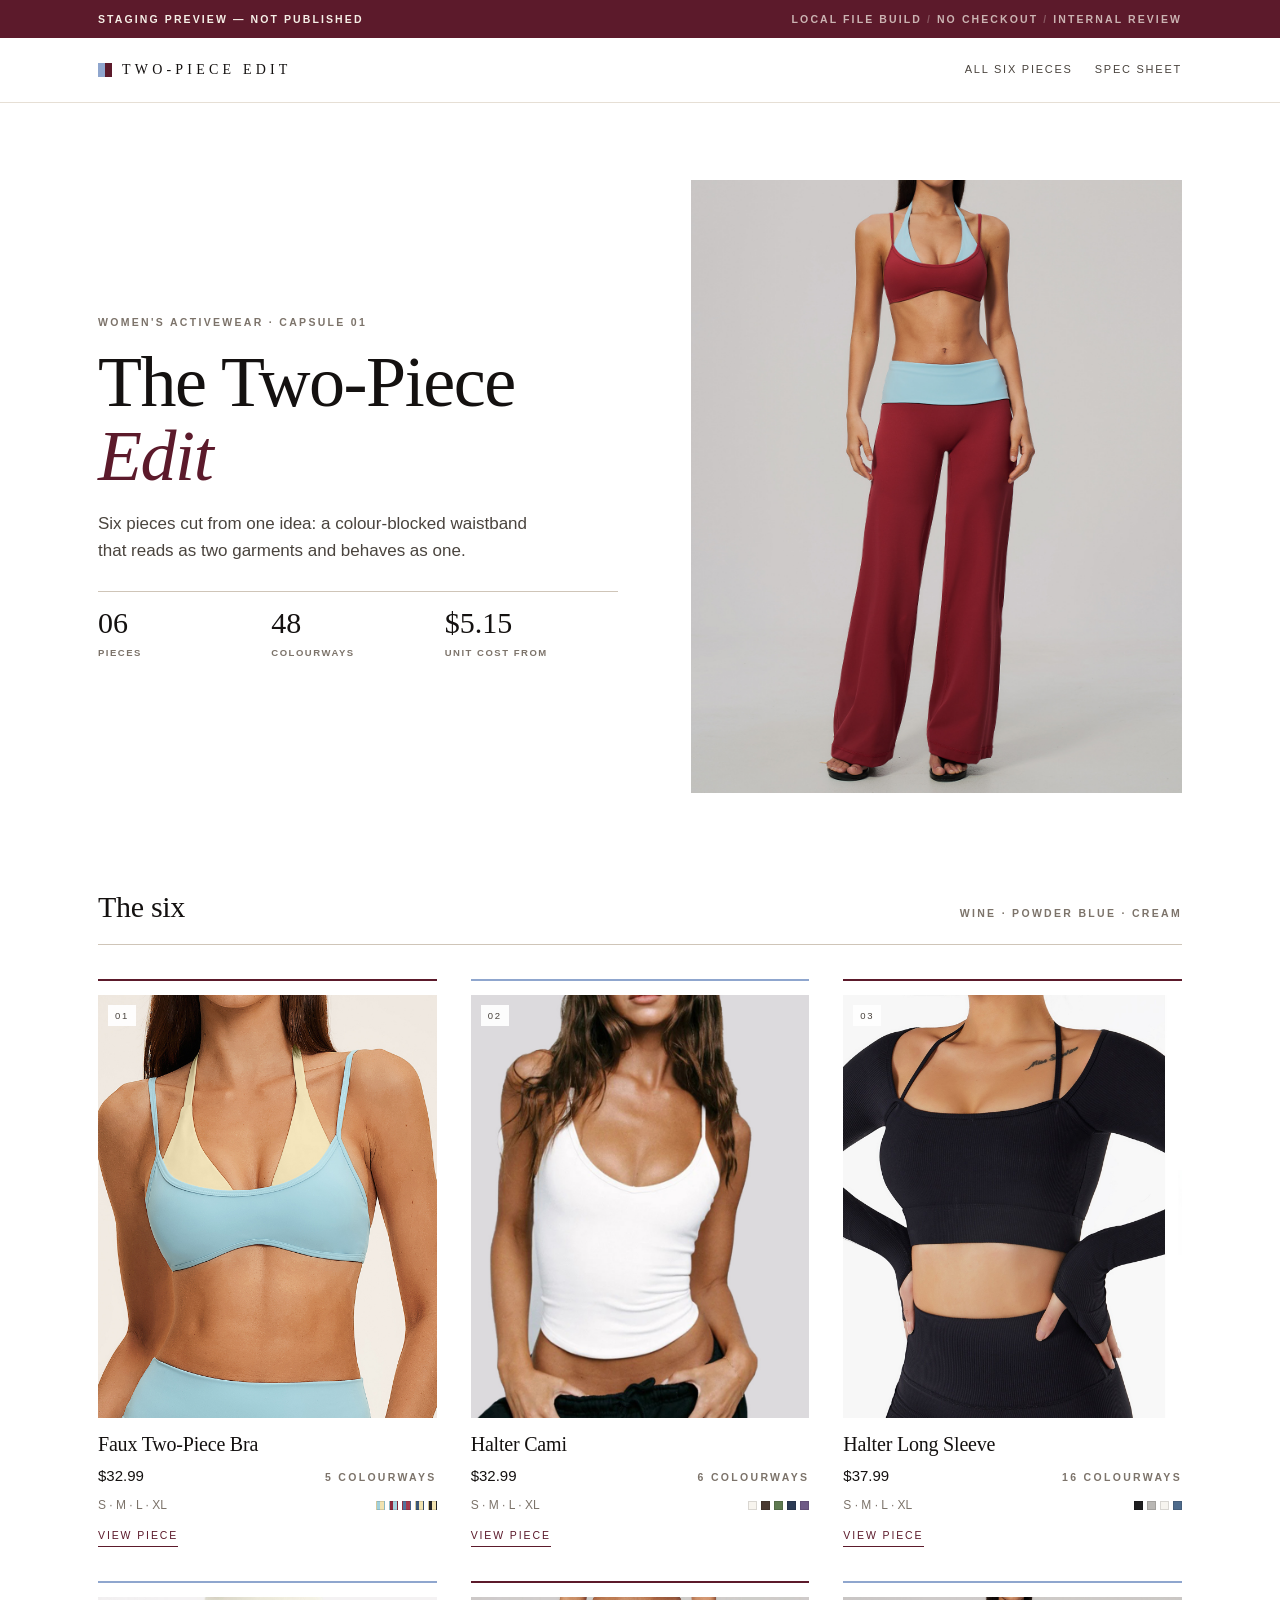
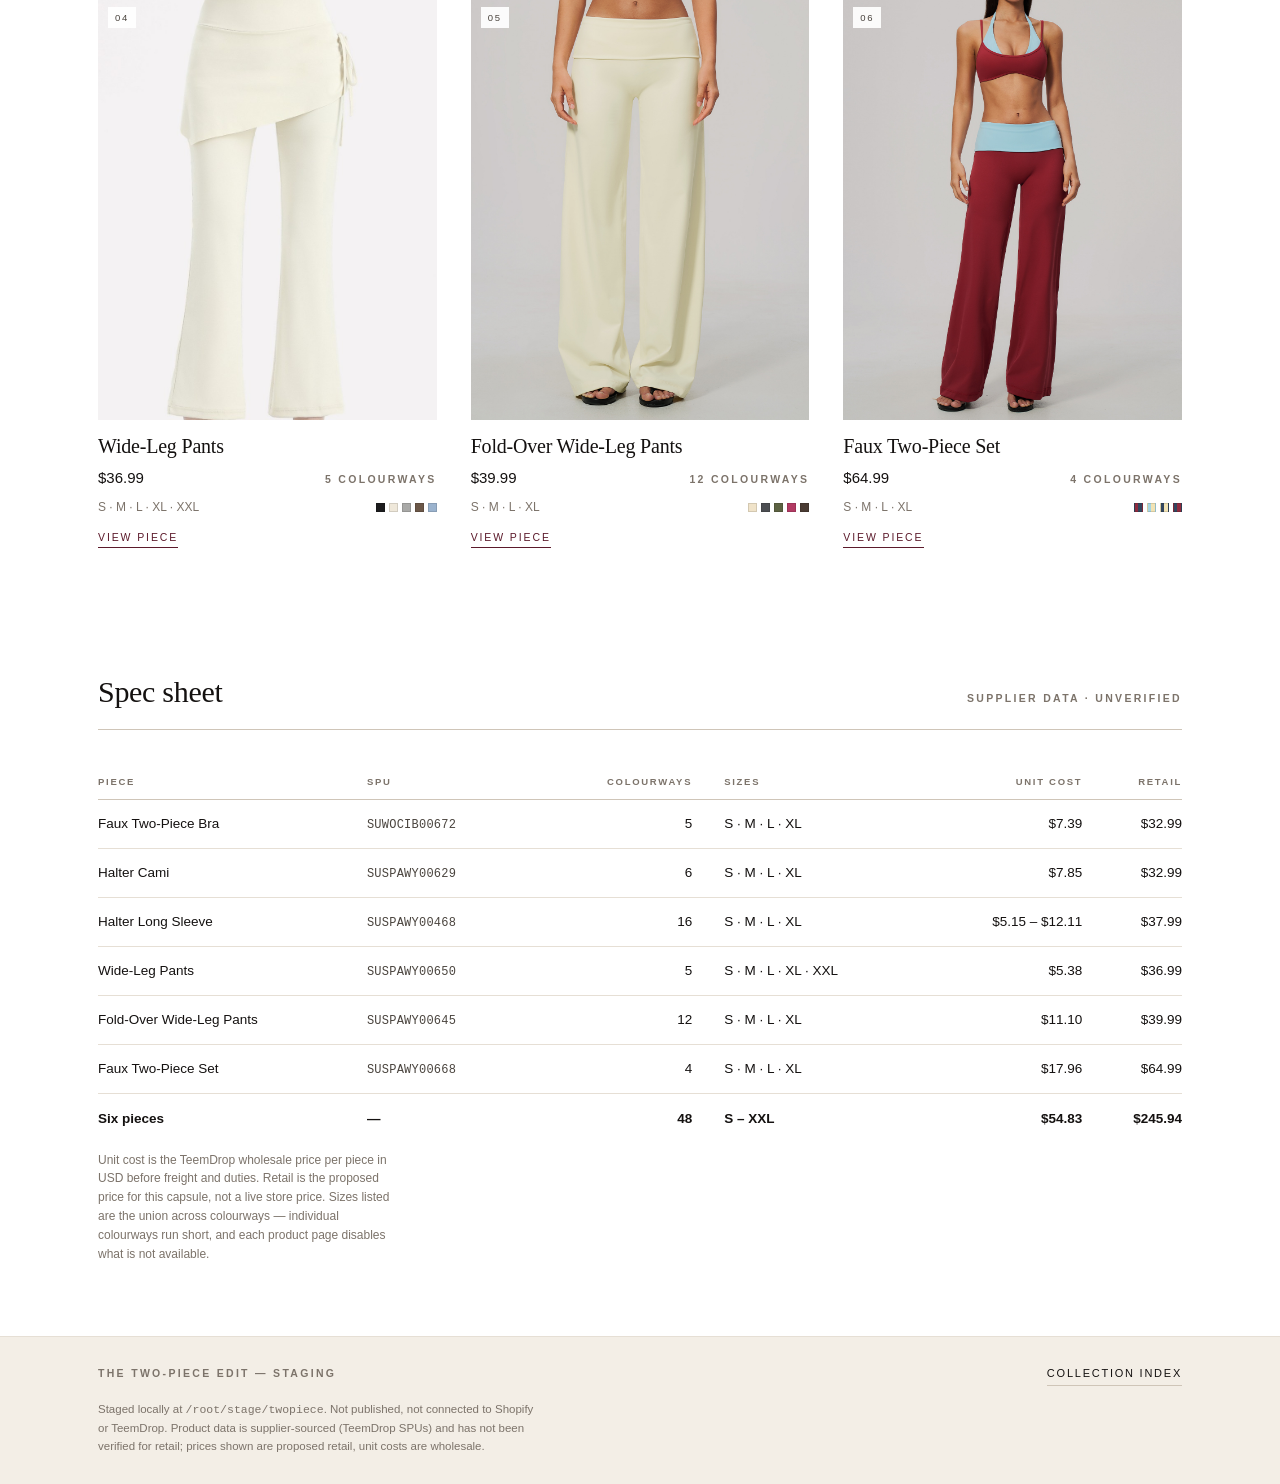
==== stage/index.html @ a0c2e264 "Staged six-product pages" ====
<!doctype html>
<html lang="en">
<head>
<meta charset="utf-8">
<meta name="viewport" content="width=device-width, initial-scale=1">
<title>The Two-Piece Edit — six pieces (staging)</title>
<meta name="description" content="Six-piece women's activewear capsule staged locally: colour-blocked two-piece sets, halter tops and wide-leg pants.">
<meta name="robots" content="noindex,nofollow">
<link rel="stylesheet" href="assets/site.css">
</head>
<body>
<a class="skip" href="#main">Skip to content</a>
<div class="staging-bar"><div class="wrap"><strong>Staging preview — not published</strong><span>Local file build <span class="dot">/</span> no checkout <span class="dot">/</span> internal review</span></div></div>
<header class="site-head"><div class="wrap">
  <a class="wordmark" href="index.html">Two-Piece Edit</a>
  <nav class="site-nav" aria-label="Collection">
    <a href="index.html">All six pieces</a>
    <a href="index.html#specs">Spec sheet</a>
  </nav>
</div></header>
<main id="main">
  <section class="hero"><div class="wrap"><div class="hero-grid">
    <div class="hero-copy">
      <span class="label">Women's activewear · capsule 01</span>
      <h1>The Two-Piece <em>Edit</em></h1>
      <p class="lede">Six pieces cut from one idea: a colour-blocked waistband that reads as two garments and behaves as one.</p>
      <div class="hero-stats">
        <div><b class="num">06</b><span class="label">Pieces</span></div>
        <div><b class="num">48</b><span class="label">Colourways</span></div>
        <div><b class="num">$5.15</b><span class="label">Unit cost from</span></div>
      </div>
    </div>
    <div class="hero-media">
      <img src="assets/fauxset/colours/pomegranate-red-blue.jpg" alt="Faux Two-Piece Set: pomegranate bra with a blue wide-leg pant and cream contrast waistband" width="1200" height="1500" loading="eager">
    </div>
  </div></div></section>

  <section class="collection"><div class="wrap">
    <div class="sec-head"><h2>The six</h2><span class="label">Wine · powder blue · cream</span></div>
    <div class="cards">
      <article class="card">
        <a class="card-media" href="bra.html" aria-label="Faux Two-Piece Bra">
          <img src="assets/bra/colours/azure-blue-against-yellow.jpg" alt="Faux Two-Piece Bra in azure blue with yellow lining" width="800" height="1000" loading="eager">
          <span class="card-idx num">01</span>
        </a>
        <h3><a href="bra.html">Faux Two-Piece Bra</a></h3>
        <div class="card-meta"><span class="card-price num">$32.99</span><span class="label">5 colourways</span></div>
        <div class="card-sub"><span>S · M · L · XL</span><span class="swatches"><span class="sw" style="background:linear-gradient(90deg,#9FD0DC 0 50%,#F2E3B0 50% 100%)" aria-hidden="true"></span><span class="sw" style="background:linear-gradient(90deg,#8E2B3F 0 50%,#A6D5E2 50% 100%)" aria-hidden="true"></span><span class="sw" style="background:linear-gradient(90deg,#52739B 0 50%,#A63A4E 50% 100%)" aria-hidden="true"></span><span class="sw" style="background:linear-gradient(90deg,#3C5878 0 50%,#F2E3B0 50% 100%)" aria-hidden="true"></span><span class="sw" style="background:linear-gradient(90deg,#26262A 0 50%,#F2E3B0 50% 100%)" aria-hidden="true"></span></span></div>
        <a class="card-link" href="bra.html">View piece</a>
      </article>
      <article class="card alt">
        <a class="card-media" href="cami.html" aria-label="Halter Cami">
          <img src="assets/cami/colours/white.jpg" alt="Halter Cami in white, front view" width="800" height="1000" loading="eager">
          <span class="card-idx num">02</span>
        </a>
        <h3><a href="cami.html">Halter Cami</a></h3>
        <div class="card-meta"><span class="card-price num">$32.99</span><span class="label">6 colourways</span></div>
        <div class="card-sub"><span>S · M · L · XL</span><span class="swatches"><span class="sw" style="background:#F7F4EE" aria-hidden="true"></span><span class="sw" style="background:#4A3A31" aria-hidden="true"></span><span class="sw" style="background:#5F7A50" aria-hidden="true"></span><span class="sw" style="background:#2B3A54" aria-hidden="true"></span><span class="sw" style="background:#6E5A86" aria-hidden="true"></span></span></div>
        <a class="card-link" href="cami.html">View piece</a>
      </article>
      <article class="card">
        <a class="card-media" href="ls.html" aria-label="Halter Long Sleeve">
          <img src="assets/ls/colours/premium-black-long-sleeves.jpg" alt="Halter Long Sleeve in premium black" width="800" height="1000" loading="eager">
          <span class="card-idx num">03</span>
        </a>
        <h3><a href="ls.html">Halter Long Sleeve</a></h3>
        <div class="card-meta"><span class="card-price num">$37.99</span><span class="label">16 colourways</span></div>
        <div class="card-sub"><span>S · M · L · XL</span><span class="swatches"><span class="sw" style="background:#1E1E20" aria-hidden="true"></span><span class="sw" style="background:#B9B7B4" aria-hidden="true"></span><span class="sw" style="background:#F6F4EF" aria-hidden="true"></span><span class="sw" style="background:#4E6B8C" aria-hidden="true"></span></span></div>
        <a class="card-link" href="ls.html">View piece</a>
      </article>
      <article class="card alt">
        <a class="card-media" href="pants.html" aria-label="Wide-Leg Pants">
          <img src="assets/pants/crop/hero.jpg" alt="Wide-Leg Pants in off-white, full length" width="800" height="1000" loading="lazy">
          <span class="card-idx num">04</span>
        </a>
        <h3><a href="pants.html">Wide-Leg Pants</a></h3>
        <div class="card-meta"><span class="card-price num">$36.99</span><span class="label">5 colourways</span></div>
        <div class="card-sub"><span>S · M · L · XL · XXL</span><span class="swatches"><span class="sw" style="background:#1C1C1E" aria-hidden="true"></span><span class="sw" style="background:#EFE8DA" aria-hidden="true"></span><span class="sw" style="background:#A9A9A7" aria-hidden="true"></span><span class="sw" style="background:#6B5748" aria-hidden="true"></span><span class="sw" style="background:#9BB3CE" aria-hidden="true"></span></span></div>
        <a class="card-link" href="pants.html">View piece</a>
      </article>
      <article class="card">
        <a class="card-media" href="fold.html" aria-label="Fold-Over Wide-Leg Pants">
          <img src="assets/fold/colours/cream-apricot.jpg" alt="Fold-Over Wide-Leg Pants in cream apricot" width="800" height="1000" loading="lazy">
          <span class="card-idx num">05</span>
        </a>
        <h3><a href="fold.html">Fold-Over Wide-Leg Pants</a></h3>
        <div class="card-meta"><span class="card-price num">$39.99</span><span class="label">12 colourways</span></div>
        <div class="card-sub"><span>S · M · L · XL</span><span class="swatches"><span class="sw" style="background:#F0E3C9" aria-hidden="true"></span><span class="sw" style="background:#4C4E52" aria-hidden="true"></span><span class="sw" style="background:#5C6242" aria-hidden="true"></span><span class="sw" style="background:#B23A63" aria-hidden="true"></span><span class="sw" style="background:#4A3B33" aria-hidden="true"></span></span></div>
        <a class="card-link" href="fold.html">View piece</a>
      </article>
      <article class="card alt">
        <a class="card-media" href="fauxset.html" aria-label="Faux Two-Piece Set">
          <img src="assets/fauxset/colours/pomegranate-red-blue.jpg" alt="Faux Two-Piece Set in pomegranate red with blue pant" width="800" height="1000" loading="lazy">
          <span class="card-idx num">06</span>
        </a>
        <h3><a href="fauxset.html">Faux Two-Piece Set</a></h3>
        <div class="card-meta"><span class="card-price num">$64.99</span><span class="label">4 colourways</span></div>
        <div class="card-sub"><span>S · M · L · XL</span><span class="swatches"><span class="sw" style="background:linear-gradient(90deg,#8E2B3F 0 50%,#33465E 50% 100%)" aria-hidden="true"></span><span class="sw" style="background:linear-gradient(90deg,#A6D5E2 0 50%,#F2E3B4 50% 100%)" aria-hidden="true"></span><span class="sw" style="background:linear-gradient(90deg,#33465E 0 50%,#F2E3B4 50% 100%)" aria-hidden="true"></span><span class="sw" style="background:linear-gradient(90deg,#33465E 0 50%,#8E2B3F 50% 100%)" aria-hidden="true"></span></span></div>
        <a class="card-link" href="fauxset.html">View piece</a>
      </article>
    </div>
  </div></section>

  <section class="spec-block" id="specs"><div class="wrap">
    <div class="sec-head"><h2>Spec sheet</h2><span class="label">Supplier data · unverified</span></div>
    <table class="spec">
      <thead><tr>
        <th scope="col">Piece</th><th scope="col">SPU</th><th scope="col" class="num">Colourways</th>
        <th scope="col">Sizes</th><th scope="col" class="num">Unit cost</th><th scope="col" class="num">Retail</th>
      </tr></thead>
      <tbody>
        <tr>
          <td class="lead" data-label="Piece"><a href="bra.html">Faux Two-Piece Bra</a></td>
          <td data-label="SPU"><span class="t-spu">SUWOCIB00672</span></td>
          <td data-label="Colourways" class="num">5</td>
          <td data-label="Sizes">S · M · L · XL</td>
          <td data-label="Unit cost" class="num">$7.39</td>
          <td data-label="Retail" class="num">$32.99</td>
        </tr>
        <tr>
          <td class="lead" data-label="Piece"><a href="cami.html">Halter Cami</a></td>
          <td data-label="SPU"><span class="t-spu">SUSPAWY00629</span></td>
          <td data-label="Colourways" class="num">6</td>
          <td data-label="Sizes">S · M · L · XL</td>
          <td data-label="Unit cost" class="num">$7.85</td>
          <td data-label="Retail" class="num">$32.99</td>
        </tr>
        <tr>
          <td class="lead" data-label="Piece"><a href="ls.html">Halter Long Sleeve</a></td>
          <td data-label="SPU"><span class="t-spu">SUSPAWY00468</span></td>
          <td data-label="Colourways" class="num">16</td>
          <td data-label="Sizes">S · M · L · XL</td>
          <td data-label="Unit cost" class="num">$5.15 – $12.11</td>
          <td data-label="Retail" class="num">$37.99</td>
        </tr>
        <tr>
          <td class="lead" data-label="Piece"><a href="pants.html">Wide-Leg Pants</a></td>
          <td data-label="SPU"><span class="t-spu">SUSPAWY00650</span></td>
          <td data-label="Colourways" class="num">5</td>
          <td data-label="Sizes">S · M · L · XL · XXL</td>
          <td data-label="Unit cost" class="num">$5.38</td>
          <td data-label="Retail" class="num">$36.99</td>
        </tr>
        <tr>
          <td class="lead" data-label="Piece"><a href="fold.html">Fold-Over Wide-Leg Pants</a></td>
          <td data-label="SPU"><span class="t-spu">SUSPAWY00645</span></td>
          <td data-label="Colourways" class="num">12</td>
          <td data-label="Sizes">S · M · L · XL</td>
          <td data-label="Unit cost" class="num">$11.10</td>
          <td data-label="Retail" class="num">$39.99</td>
        </tr>
        <tr>
          <td class="lead" data-label="Piece"><a href="fauxset.html">Faux Two-Piece Set</a></td>
          <td data-label="SPU"><span class="t-spu">SUSPAWY00668</span></td>
          <td data-label="Colourways" class="num">4</td>
          <td data-label="Sizes">S · M · L · XL</td>
          <td data-label="Unit cost" class="num">$17.96</td>
          <td data-label="Retail" class="num">$64.99</td>
        </tr>
        <tr class="total">
          <td class="lead" data-label="Capsule">Six pieces</td>
          <td data-label="SPU">—</td>
          <td data-label="Colourways" class="num">48</td>
          <td data-label="Sizes">S – XXL</td>
          <td data-label="Unit cost" class="num">$54.83</td>
          <td data-label="Retail" class="num">$245.94</td>
        </tr>
      </tbody>
    </table>
    <p class="price-note">Unit cost is the TeemDrop wholesale price per piece in USD before freight and duties.
    Retail is the proposed price for this capsule, not a live store price. Sizes listed are the union across
    colourways — individual colourways run short, and each product page disables what is not available.</p>
  </div></section>
</main>
<footer class="site-foot"><div class="wrap">
  <div class="foot-row">
    <span class="label">The Two-Piece Edit — staging</span>
    <a href="index.html">Collection index</a>
  </div>
  <p>Staged locally at <code>/root/stage/twopiece</code>. Not published, not connected to Shopify or TeemDrop.
  Product data is supplier-sourced (TeemDrop SPUs) and has not been verified for retail; prices shown are
  proposed retail, unit costs are wholesale.</p>
</div></footer>
</body>
</html>
---- stage/assets/site.css ----
/* The Two-Piece Edit — shared stylesheet (staging)
   Palette: wine #5C1A2B · powder blue #8FA6CE · cream #F3EEE6 · ink #141110
   No external fonts, no gradients on text, system stacks only. */

:root{
  --wine:#5C1A2B;
  --wine-deep:#43101f;
  --blue:#8FA6CE;
  --blue-soft:#C3CFE2;
  --cream:#F3EEE6;
  --paper:#FFFFFF;
  --ink:#141110;
  --ink-2:#4A443E;
  --muted:#7C736A;
  --line:#E6DFD5;
  --line-2:#CFC5B8;
  --serif: ui-serif, "Iowan Old Style", "Palatino Linotype", Palatino, Georgia, "Times New Roman", serif;
  --sans: -apple-system, BlinkMacSystemFont, "Segoe UI", Roboto, "Helvetica Neue", Arial, sans-serif;
  --mono: ui-monospace, "SF Mono", SFMono-Regular, Menlo, Consolas, monospace;
  --pad: clamp(16px, 4vw, 48px);
  --rule: 1px solid var(--line);
}

*,*::before,*::after{box-sizing:border-box}
html{-webkit-text-size-adjust:100%;scroll-behavior:smooth}
body{
  margin:0;background:var(--paper);color:var(--ink);
  font-family:var(--sans);font-size:15px;line-height:1.58;
  -webkit-font-smoothing:antialiased;
}
img{display:block;max-width:100%;height:auto}
a{color:inherit;text-decoration:none}
button{font:inherit;color:inherit}
:focus-visible{outline:2px solid var(--wine);outline-offset:3px}

.wrap{width:100%;max-width:1180px;margin:0 auto;padding-left:var(--pad);padding-right:var(--pad)}

/* ---------- type helpers ---------- */
.label{
  font-family:var(--sans);font-size:10.5px;font-weight:600;
  letter-spacing:.22em;text-transform:uppercase;color:var(--muted);
}
.label-ink{color:var(--ink-2)}
.num{font-variant-numeric:tabular-nums;font-feature-settings:"tnum" 1}
.serif{font-family:var(--serif);font-weight:400;letter-spacing:-.012em}
.hr{height:1px;background:var(--line);border:0;margin:0}

.skip{position:absolute;left:-9999px;top:0;background:var(--wine);color:#fff;padding:10px 14px;z-index:99}
.skip:focus{left:8px;top:8px}

/* ---------- staging bar ---------- */
.staging-bar{
  background:var(--wine);color:#F6EFE7;
  font-size:10.5px;letter-spacing:.2em;text-transform:uppercase;font-weight:600;
}
.staging-bar .wrap{display:flex;gap:10px;flex-wrap:wrap;align-items:center;justify-content:space-between;min-height:38px;padding-top:7px;padding-bottom:7px}
.staging-bar span{opacity:.72}
.staging-bar .dot{opacity:.4}

/* ---------- masthead ---------- */
.site-head{border-bottom:1px solid var(--line);background:var(--paper)}
.site-head .wrap{display:flex;align-items:center;justify-content:space-between;gap:18px;min-height:64px;flex-wrap:wrap;padding-top:10px;padding-bottom:10px}
.wordmark{
  font-family:var(--serif);font-size:14px;letter-spacing:.3em;text-transform:uppercase;
  display:inline-flex;align-items:center;gap:10px;
}
.wordmark::before{content:"";display:block;width:14px;height:14px;background:var(--wine);border-left:7px solid var(--blue)}
.site-nav{display:flex;gap:22px;align-items:center;flex-wrap:wrap}
.site-nav a{font-size:11px;letter-spacing:.16em;text-transform:uppercase;color:var(--ink-2);padding:6px 0;border-bottom:1px solid transparent}
.site-nav a:hover{border-bottom-color:var(--wine);color:var(--wine)}

/* ---------- index hero ---------- */
.hero{padding:clamp(34px,6vw,84px) 0 clamp(28px,4vw,56px)}
.hero-grid{display:grid;gap:clamp(24px,4vw,56px);grid-template-columns:1fr;align-items:center}
.hero-copy h1{
  font-family:var(--serif);font-weight:400;
  font-size:clamp(38px,7vw,72px);line-height:1.02;letter-spacing:-.02em;
  margin:14px 0 18px;
}
.hero-copy h1 em{font-style:italic;color:var(--wine)}
.hero-copy .lede{font-size:clamp(15px,1.6vw,17px);color:var(--ink-2);max-width:46ch;margin:0 0 26px}
.hero-media{aspect-ratio:4/5;background:var(--cream);overflow:hidden;order:-1}
.hero-media img{width:100%;height:100%;object-fit:cover;object-position:50% 40%}
.hero-stats{display:grid;grid-template-columns:repeat(3,minmax(0,1fr));gap:0;border-top:1px solid var(--line-2);max-width:520px}
.hero-stats div{padding:14px 14px 4px 0}
.hero-stats b{display:block;font-family:var(--serif);font-size:clamp(22px,3vw,30px);font-weight:400;line-height:1.1}
.hero-stats .label{margin-top:6px;display:block;letter-spacing:.16em;font-size:9.5px}

/* ---------- section head ---------- */
.sec-head{display:flex;align-items:baseline;justify-content:space-between;gap:16px;padding-bottom:14px;border-bottom:1px solid var(--line-2);margin-bottom:clamp(20px,3vw,34px);flex-wrap:wrap}
.sec-head h2{font-family:var(--serif);font-weight:400;font-size:clamp(22px,3vw,30px);margin:0;letter-spacing:-.01em}

/* ---------- collection grid ---------- */
.collection{padding:clamp(20px,3vw,40px) 0 clamp(40px,6vw,72px)}
.cards{display:grid;gap:clamp(22px,3vw,34px);grid-template-columns:1fr}
.card{display:flex;flex-direction:column;border-top:2px solid var(--wine);padding-top:14px}
.card.alt{border-top-color:var(--blue)}
.card-media{aspect-ratio:4/5;overflow:hidden;background:var(--cream);margin-bottom:14px;position:relative}
.card-media img{width:100%;height:100%;object-fit:cover;object-position:50% 28%;transition:transform .7s ease}
.card:hover .card-media img{transform:scale(1.025)}
.card-idx{position:absolute;top:10px;left:10px;background:rgba(255,255,255,.92);padding:3px 7px;font-size:9.5px;letter-spacing:.18em;color:var(--ink-2)}
.card h3{font-family:var(--serif);font-weight:400;font-size:20px;line-height:1.2;margin:0 0 6px;letter-spacing:-.01em}
.card h3 a:hover{color:var(--wine)}
.card-meta{display:flex;justify-content:space-between;align-items:baseline;gap:12px;margin-top:2px}
.card-price{font-size:15px;font-variant-numeric:tabular-nums}
.card-sub{font-size:12px;color:var(--muted);margin-top:8px;display:flex;justify-content:space-between;gap:10px;flex-wrap:wrap}
.swatches{display:flex;gap:4px;align-items:center}
.sw{width:9px;height:9px;display:block;border:1px solid rgba(0,0,0,.12)}
.card-link{display:inline-block;margin-top:12px;font-size:10.5px;letter-spacing:.18em;text-transform:uppercase;color:var(--wine);border-bottom:1px solid var(--wine);padding-bottom:2px;align-self:flex-start}

/* ---------- spec table ---------- */
.spec-block{padding:clamp(28px,4vw,48px) 0 clamp(40px,6vw,72px)}
table.spec{width:100%;border-collapse:collapse;font-size:13.5px;font-variant-numeric:tabular-nums}
table.spec th{
  font-size:9.5px;font-weight:600;letter-spacing:.18em;text-transform:uppercase;color:var(--muted);
  text-align:left;padding:10px 10px;border-bottom:1px solid var(--line-2);white-space:nowrap;
}
table.spec td{padding:13px 10px;border-bottom:1px solid var(--line);vertical-align:baseline}
table.spec th:first-child,table.spec td:first-child{padding-left:0}
table.spec th:nth-child(3),table.spec td:nth-child(3){padding-left:22px}
table.spec th:nth-child(4),table.spec td:nth-child(4){padding-left:22px}
table.spec th:last-child,table.spec td:last-child{padding-right:0}
table.spec .num{text-align:right}
table.spec tr.total td{border-bottom:0;border-top:1px solid var(--line-2);font-weight:600;padding-top:14px}
table.spec a:hover{color:var(--wine);border-bottom:1px solid var(--wine)}
.t-spu{font-family:var(--mono);font-size:12px;letter-spacing:.02em;color:var(--ink-2)}

/* ---------- product page ---------- */
.crumbs{padding:18px 0 8px;font-size:11px;letter-spacing:.14em;text-transform:uppercase;color:var(--muted)}
.crumbs a:hover{color:var(--wine)}
.crumbs .sep{padding:0 8px;opacity:.6}

.product{padding:8px 0 clamp(30px,4vw,56px)}
.p-grid{display:grid;grid-template-columns:1fr;gap:clamp(26px,4vw,56px);align-items:start}
.gallery{min-width:0}
.frame{aspect-ratio:4/5;background:var(--cream);overflow:hidden;position:relative;border:1px solid var(--line)}
.frame img{width:100%;height:100%;object-fit:cover;object-position:50% 42%}
.frame-cap{margin:10px 0 0;font-size:9.5px;letter-spacing:.16em;text-transform:uppercase;color:var(--muted)}
.thumbs{display:grid;grid-template-columns:repeat(6,minmax(0,1fr));gap:7px;margin-top:7px}
.thumb{
  padding:0;border:1px solid var(--line);background:var(--cream);cursor:pointer;
  aspect-ratio:1;overflow:hidden;min-height:44px;
}
.thumb img{width:100%;height:100%;object-fit:cover;opacity:.86;transition:opacity .3s}
.thumb:hover img{opacity:1}
.thumb.is-active{border-color:var(--wine);box-shadow:inset 0 0 0 1px var(--wine)}
.thumb.is-active img{opacity:1}

.panel{min-width:0}
.eyebrow-row{display:flex;justify-content:space-between;align-items:baseline;gap:14px;flex-wrap:wrap}
.panel h1{font-family:var(--serif);font-weight:400;font-size:clamp(30px,4.4vw,44px);line-height:1.06;letter-spacing:-.02em;margin:10px 0 14px}
.panel .spu{font-family:var(--mono);font-size:11.5px;letter-spacing:.04em;color:var(--muted)}
.price-row{display:flex;align-items:baseline;gap:14px;flex-wrap:wrap;padding:16px 0 6px;border-top:1px solid var(--line);margin-top:16px}
.price{font-family:var(--serif);font-size:clamp(28px,3.6vw,34px);line-height:1;font-variant-numeric:tabular-nums;letter-spacing:-.01em}
.cost{font-size:11.5px;letter-spacing:.1em;text-transform:uppercase;color:var(--muted);font-variant-numeric:tabular-nums}
.price-note{font-size:12px;color:var(--muted);margin:8px 0 0;max-width:44ch}

.field{margin-top:26px}
.field-head{display:flex;justify-content:space-between;align-items:baseline;gap:12px;margin-bottom:10px}
.field-head .val{font-size:12px;color:var(--ink-2)}
.chips{display:flex;flex-wrap:wrap;gap:8px}
.chip{
  min-height:44px;display:inline-flex;align-items:center;gap:9px;
  padding:9px 13px;border:1px solid var(--line-2);background:var(--paper);
  font-size:12.5px;letter-spacing:.03em;cursor:pointer;border-radius:0;
  transition:border-color .2s,color .2s;
}
.chip:hover{border-color:var(--ink-2)}
.chip[aria-pressed="true"]{border-color:var(--wine);color:var(--wine);box-shadow:inset 0 0 0 1px var(--wine)}
.chip .sw{width:13px;height:13px;flex:0 0 13px;border-radius:50%;border:1px solid rgba(0,0,0,.14)}
.chip-size{min-width:54px;justify-content:center;font-variant-numeric:tabular-nums;letter-spacing:.1em}
.chip-size[aria-pressed="true"]{background:var(--wine);color:#fff;border-color:var(--wine);box-shadow:none}
.chip-size.is-unavailable{
  color:#B6ADA3;background:#F8F5F0;border-color:var(--line);border-style:dashed;cursor:not-allowed;
}
.chip-size.is-unavailable:hover{border-color:var(--line)}
.avail{font-size:11.5px;color:var(--muted);margin:10px 0 0;font-variant-numeric:tabular-nums}

.facts{list-style:none;margin:26px 0 0;padding:0;border-top:1px solid var(--line)}
.facts li{display:flex;gap:12px;padding:11px 0;border-bottom:1px solid var(--line);font-size:13.5px;color:var(--ink-2)}
.facts li::before{content:"";flex:0 0 6px;width:6px;height:6px;background:var(--wine);margin-top:8px}
.facts li:nth-child(even)::before{background:var(--blue)}

.cta{
  display:flex;align-items:center;justify-content:center;gap:10px;width:100%;
  min-height:50px;margin-top:26px;border:1px solid var(--line-2);background:var(--cream);
  color:var(--ink-2);font-size:11px;letter-spacing:.2em;text-transform:uppercase;cursor:not-allowed;
}
.notice{
  margin-top:22px;border-left:2px solid var(--wine);background:var(--cream);
  padding:14px 16px;font-size:12.5px;line-height:1.6;color:var(--ink-2);
}
.notice strong{font-weight:600;color:var(--ink)}

.mini-spec{width:100%;border-collapse:collapse;font-size:12.5px;margin-top:26px;font-variant-numeric:tabular-nums}
.mini-spec th,.mini-spec td{padding:8px 0;border-bottom:1px solid var(--line);text-align:left;vertical-align:baseline}
.mini-spec th{font-weight:500;color:var(--muted);width:45%;font-size:11px;letter-spacing:.12em;text-transform:uppercase}
.mini-spec td{text-align:right}

/* ---------- related ---------- */
.related{padding:clamp(26px,3vw,44px) 0 clamp(40px,6vw,64px);border-top:1px solid var(--line-2)}
.rel-grid{display:grid;grid-template-columns:1fr;gap:22px;margin-top:22px}
.rel{display:grid;grid-template-columns:74px 1fr;gap:14px;align-items:center;border-top:1px solid var(--line);padding-top:14px}
.rel-media{aspect-ratio:4/5;overflow:hidden;background:var(--cream)}
.rel-media img{width:100%;height:100%;object-fit:cover}
.rel h3{font-family:var(--serif);font-weight:400;font-size:16px;margin:0 0 4px}
.rel p{margin:0;font-size:12px;color:var(--muted);font-variant-numeric:tabular-nums}
.rel:hover h3{color:var(--wine)}

/* ---------- footer ---------- */
.site-foot{border-top:1px solid var(--line);background:var(--cream)}
.site-foot .wrap{padding-top:28px;padding-bottom:34px;display:grid;gap:14px}
.site-foot p{margin:0;font-size:11.5px;color:var(--muted);max-width:70ch}
.foot-row{display:flex;justify-content:space-between;gap:16px;flex-wrap:wrap;align-items:baseline}
.foot-row a{font-size:11px;letter-spacing:.16em;text-transform:uppercase;border-bottom:1px solid var(--line-2);padding-bottom:2px}
.foot-row a:hover{color:var(--wine);border-bottom-color:var(--wine)}

/* ---------- responsive ---------- */
@media (min-width:640px){
  .cards{grid-template-columns:repeat(2,minmax(0,1fr))}
  .rel-grid{grid-template-columns:repeat(3,minmax(0,1fr))}
}
@media (min-width:900px){
  .hero-grid{grid-template-columns:minmax(0,1.05fr) minmax(0,.95fr)}
  .hero-media{order:2}
  .cards{grid-template-columns:repeat(3,minmax(0,1fr))}
  .p-grid{grid-template-columns:minmax(0,1.1fr) minmax(0,.9fr)}
  .gallery{position:sticky;top:24px}
}

/* stacked spec table on narrow screens — no horizontal scroll */
@media (max-width:719px){
  table.spec{font-size:13px}
  table.spec thead{position:absolute;width:1px;height:1px;padding:0;margin:-1px;overflow:hidden;clip:rect(0 0 0 0);white-space:nowrap;border:0}
  table.spec,table.spec tbody,table.spec tr,table.spec td{display:block;width:100%}
  table.spec tr{border-bottom:1px solid var(--line-2);padding:10px 0}
  table.spec tr:last-child{border-bottom:0}
  table.spec td{display:flex;justify-content:space-between;align-items:baseline;gap:14px;border:0;padding:3px 0;text-align:right}
  table.spec td::before{
    content:attr(data-label);font-size:9.5px;letter-spacing:.16em;text-transform:uppercase;
    color:var(--muted);font-weight:600;text-align:left;flex:0 0 auto;
  }
  table.spec td.lead{padding-bottom:8px}
  table.spec td.lead::before{content:none}
  table.spec td.lead{display:block;text-align:left;font-family:var(--serif);font-size:17px}
  table.spec tr.total td{font-weight:600}
}

@media (max-width:420px){
  .thumbs{grid-template-columns:repeat(3,minmax(0,1fr));gap:6px}
  .chip{font-size:12px;padding:9px 11px}
  .chip-size{min-width:48px}
  .hero-stats div{padding-right:8px}
}

@media (prefers-reduced-motion:reduce){
  *{transition:none !important;animation:none !important;scroll-behavior:auto}
}
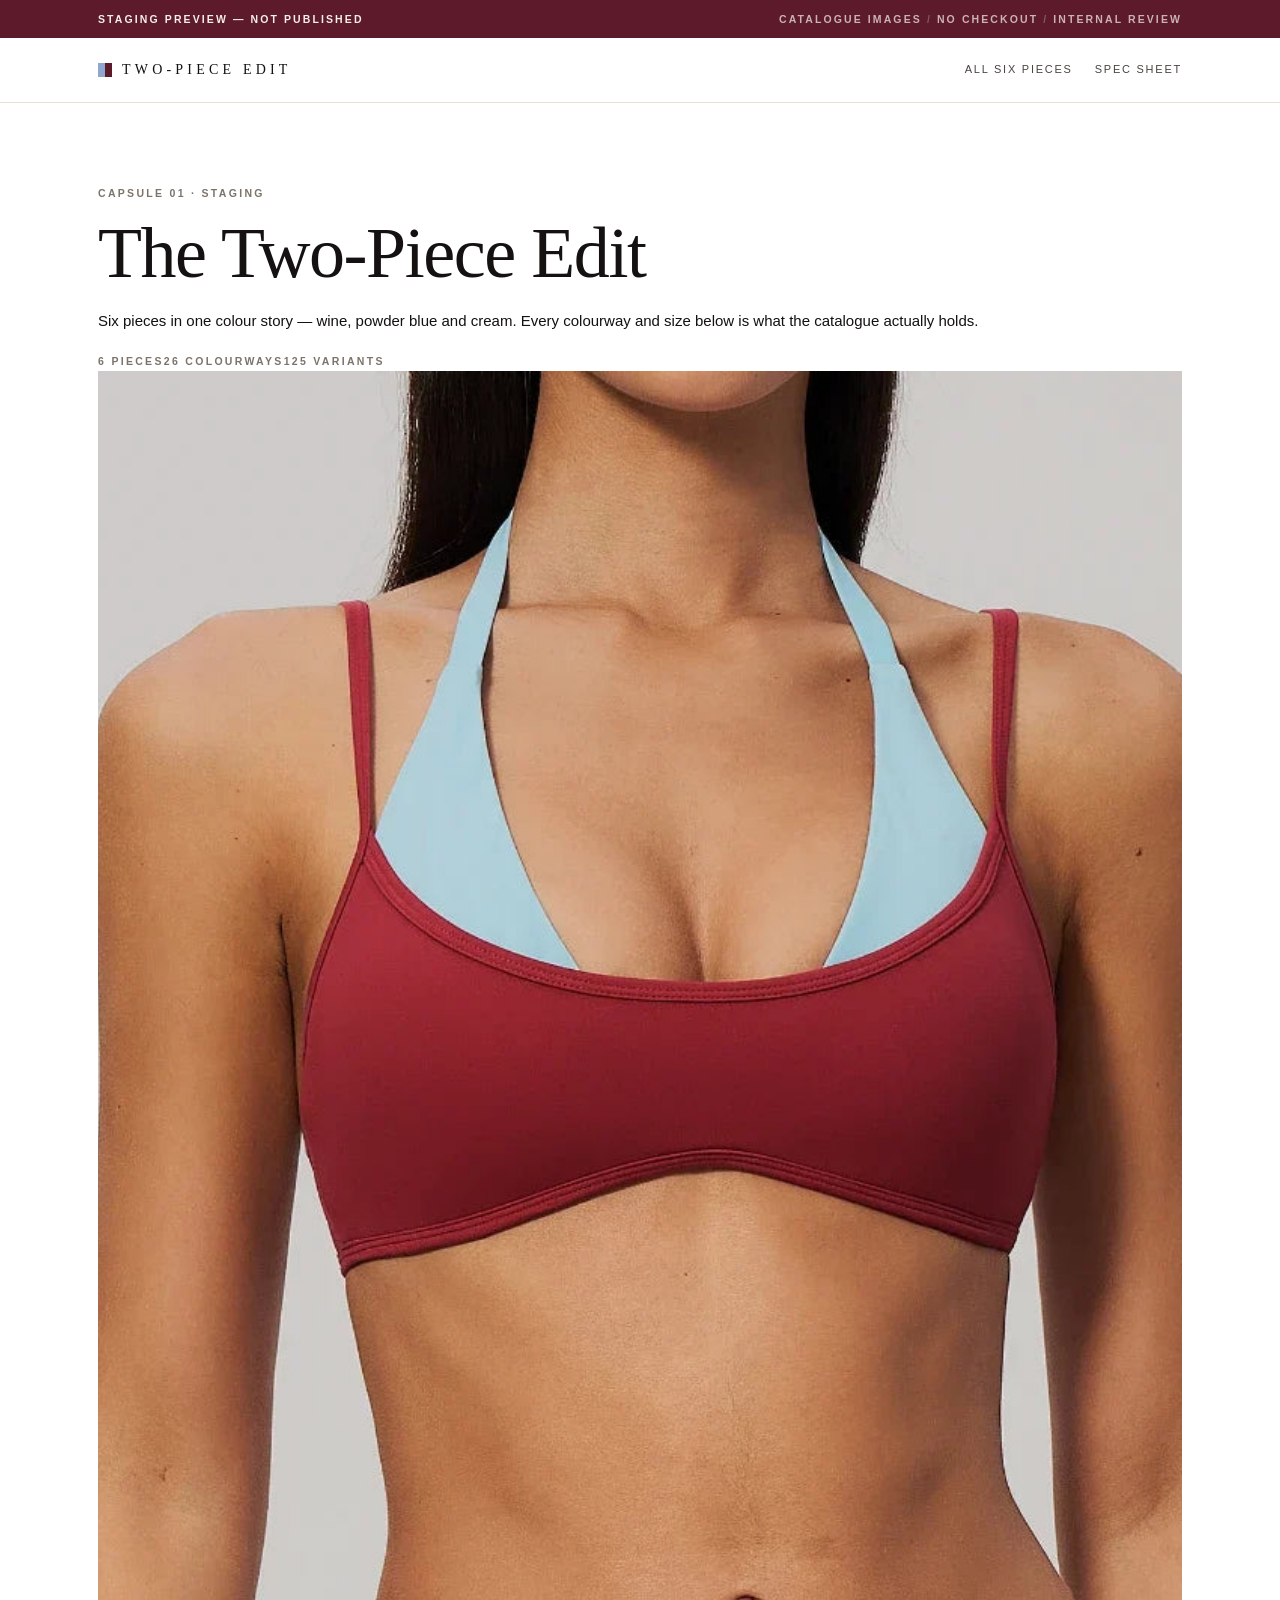
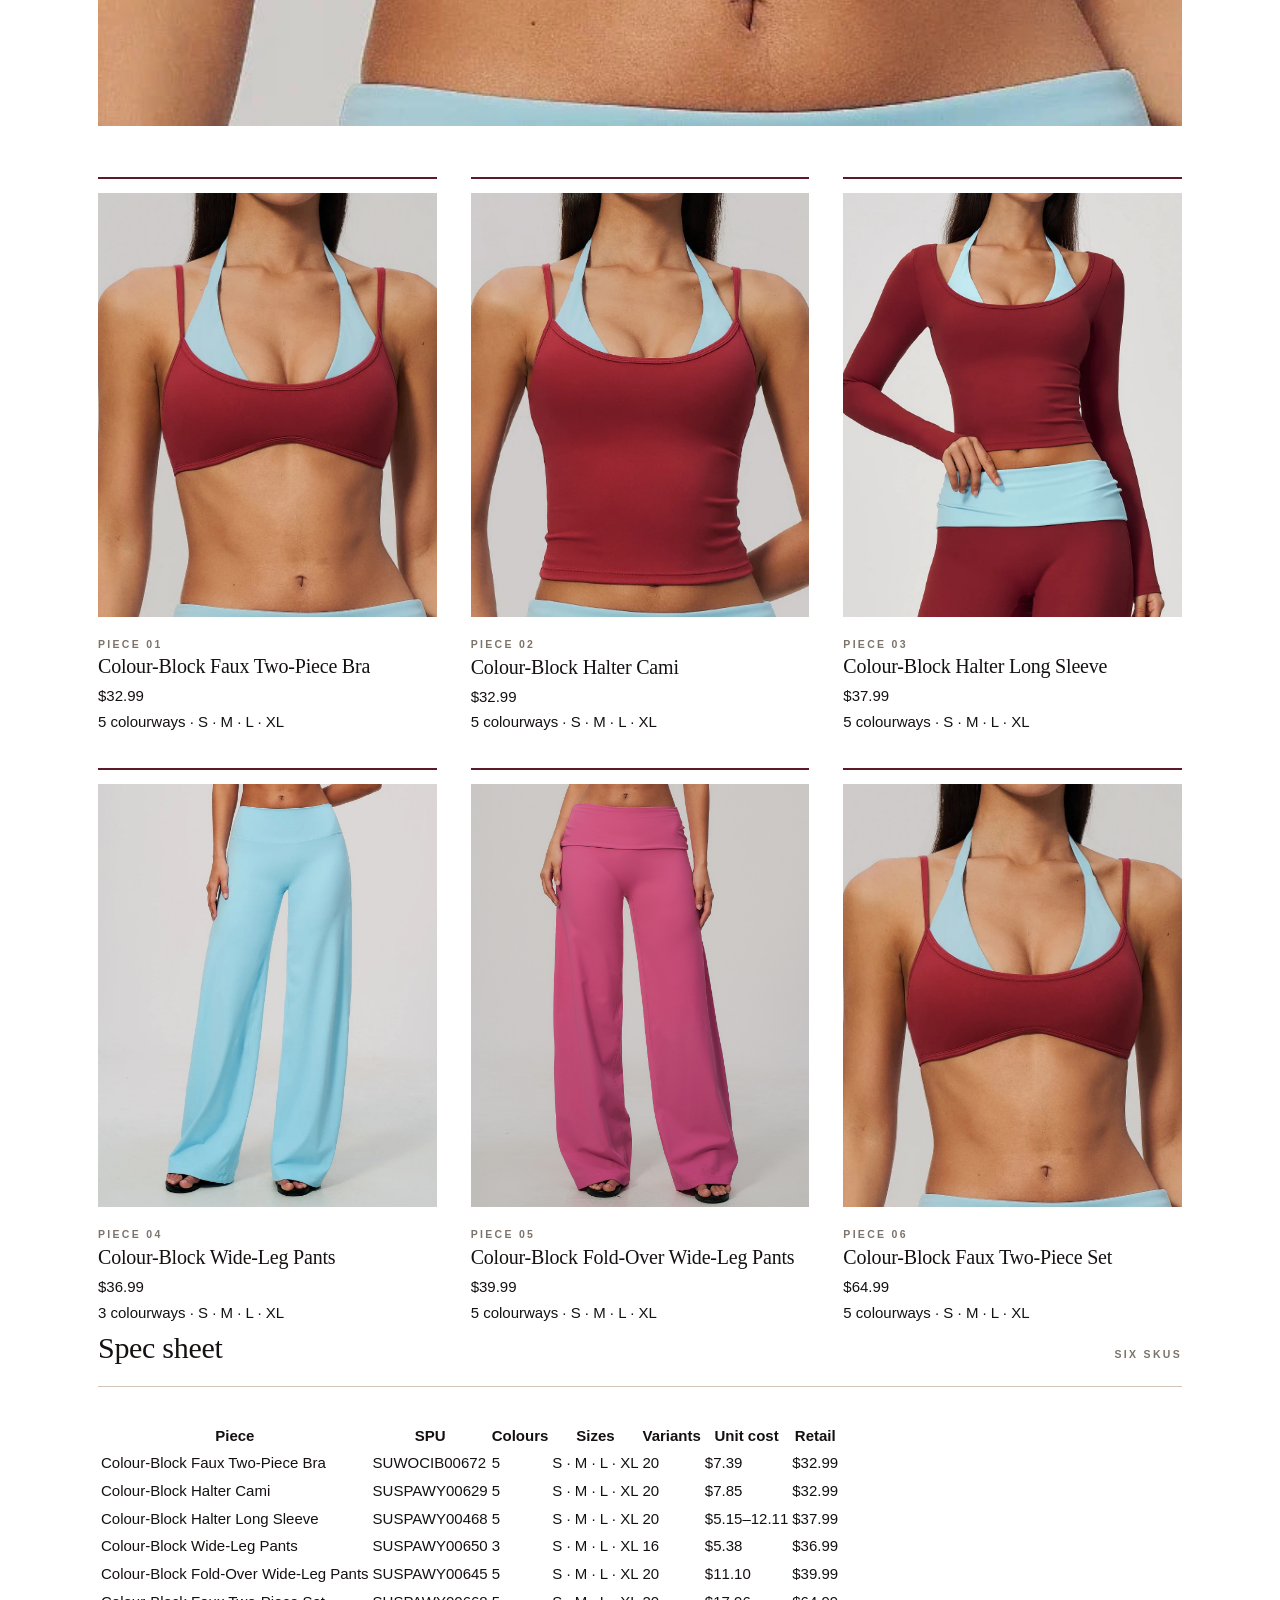
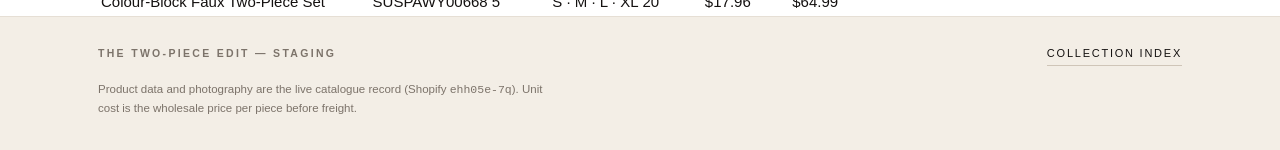
==== commit 2a030956: "Rebuild staging from catalogue photography" ====
--- a/stage/index.html
+++ b/stage/index.html
@@ -4,13 +4,14 @@
 <meta charset="utf-8">
 <meta name="viewport" content="width=device-width, initial-scale=1">
 <title>The Two-Piece Edit — six pieces (staging)</title>
-<meta name="description" content="Six-piece women's activewear capsule staged locally: colour-blocked two-piece sets, halter tops and wide-leg pants.">
+<meta name="description" content="Six-piece capsule staging preview: colourways, sizes, unit cost and retail.">
 <meta name="robots" content="noindex,nofollow">
+<link rel="preload" as="image" href="assets/fauxset/colours/cherry-ice.jpg">
 <link rel="stylesheet" href="assets/site.css">
 </head>
 <body>
 <a class="skip" href="#main">Skip to content</a>
-<div class="staging-bar"><div class="wrap"><strong>Staging preview — not published</strong><span>Local file build <span class="dot">/</span> no checkout <span class="dot">/</span> internal review</span></div></div>
+<div class="staging-bar"><div class="wrap"><strong>Staging preview — not published</strong><span>Catalogue images <span class="dot">/</span> no checkout <span class="dot">/</span> internal review</span></div></div>
 <header class="site-head"><div class="wrap">
   <a class="wordmark" href="index.html">Two-Piece Edit</a>
   <nav class="site-nav" aria-label="Collection">
@@ -18,168 +19,86 @@
     <a href="index.html#specs">Spec sheet</a>
   </nav>
 </div></header>
-<main id="main">
-  <section class="hero"><div class="wrap"><div class="hero-grid">
+<main id="main"><div class="wrap">
+  <section class="hero">
     <div class="hero-copy">
-      <span class="label">Women's activewear · capsule 01</span>
-      <h1>The Two-Piece <em>Edit</em></h1>
-      <p class="lede">Six pieces cut from one idea: a colour-blocked waistband that reads as two garments and behaves as one.</p>
-      <div class="hero-stats">
-        <div><b class="num">06</b><span class="label">Pieces</span></div>
-        <div><b class="num">48</b><span class="label">Colourways</span></div>
-        <div><b class="num">$5.15</b><span class="label">Unit cost from</span></div>
-      </div>
+      <span class="label">Capsule 01 · staging</span>
+      <h1>The Two-Piece Edit</h1>
+      <p>Six pieces in one colour story — wine, powder blue and cream. Every colourway and size below
+      is what the catalogue actually holds.</p>
+      <div class="hero-meta"><span class="label">6 pieces</span><span class="label">26 colourways</span><span class="label">125 variants</span></div>
     </div>
-    <div class="hero-media">
-      <img src="assets/fauxset/colours/pomegranate-red-blue.jpg" alt="Faux Two-Piece Set: pomegranate bra with a blue wide-leg pant and cream contrast waistband" width="1200" height="1500" loading="eager">
-    </div>
-  </div></div></section>
+    <div class="hero-media"><img src="assets/fauxset/colours/cherry-ice.jpg" alt="Faux two-piece set in wine and powder blue" width="900" height="1125"></div>
+  </section>
 
-  <section class="collection"><div class="wrap">
-    <div class="sec-head"><h2>The six</h2><span class="label">Wine · powder blue · cream</span></div>
-    <div class="cards">
-      <article class="card">
-        <a class="card-media" href="bra.html" aria-label="Faux Two-Piece Bra">
-          <img src="assets/bra/colours/azure-blue-against-yellow.jpg" alt="Faux Two-Piece Bra in azure blue with yellow lining" width="800" height="1000" loading="eager">
-          <span class="card-idx num">01</span>
-        </a>
-        <h3><a href="bra.html">Faux Two-Piece Bra</a></h3>
-        <div class="card-meta"><span class="card-price num">$32.99</span><span class="label">5 colourways</span></div>
-        <div class="card-sub"><span>S · M · L · XL</span><span class="swatches"><span class="sw" style="background:linear-gradient(90deg,#9FD0DC 0 50%,#F2E3B0 50% 100%)" aria-hidden="true"></span><span class="sw" style="background:linear-gradient(90deg,#8E2B3F 0 50%,#A6D5E2 50% 100%)" aria-hidden="true"></span><span class="sw" style="background:linear-gradient(90deg,#52739B 0 50%,#A63A4E 50% 100%)" aria-hidden="true"></span><span class="sw" style="background:linear-gradient(90deg,#3C5878 0 50%,#F2E3B0 50% 100%)" aria-hidden="true"></span><span class="sw" style="background:linear-gradient(90deg,#26262A 0 50%,#F2E3B0 50% 100%)" aria-hidden="true"></span></span></div>
-        <a class="card-link" href="bra.html">View piece</a>
-      </article>
-      <article class="card alt">
-        <a class="card-media" href="cami.html" aria-label="Halter Cami">
-          <img src="assets/cami/colours/white.jpg" alt="Halter Cami in white, front view" width="800" height="1000" loading="eager">
-          <span class="card-idx num">02</span>
-        </a>
-        <h3><a href="cami.html">Halter Cami</a></h3>
-        <div class="card-meta"><span class="card-price num">$32.99</span><span class="label">6 colourways</span></div>
-        <div class="card-sub"><span>S · M · L · XL</span><span class="swatches"><span class="sw" style="background:#F7F4EE" aria-hidden="true"></span><span class="sw" style="background:#4A3A31" aria-hidden="true"></span><span class="sw" style="background:#5F7A50" aria-hidden="true"></span><span class="sw" style="background:#2B3A54" aria-hidden="true"></span><span class="sw" style="background:#6E5A86" aria-hidden="true"></span></span></div>
-        <a class="card-link" href="cami.html">View piece</a>
-      </article>
-      <article class="card">
-        <a class="card-media" href="ls.html" aria-label="Halter Long Sleeve">
-          <img src="assets/ls/colours/premium-black-long-sleeves.jpg" alt="Halter Long Sleeve in premium black" width="800" height="1000" loading="eager">
-          <span class="card-idx num">03</span>
-        </a>
-        <h3><a href="ls.html">Halter Long Sleeve</a></h3>
-        <div class="card-meta"><span class="card-price num">$37.99</span><span class="label">16 colourways</span></div>
-        <div class="card-sub"><span>S · M · L · XL</span><span class="swatches"><span class="sw" style="background:#1E1E20" aria-hidden="true"></span><span class="sw" style="background:#B9B7B4" aria-hidden="true"></span><span class="sw" style="background:#F6F4EF" aria-hidden="true"></span><span class="sw" style="background:#4E6B8C" aria-hidden="true"></span></span></div>
-        <a class="card-link" href="ls.html">View piece</a>
-      </article>
-      <article class="card alt">
-        <a class="card-media" href="pants.html" aria-label="Wide-Leg Pants">
-          <img src="assets/pants/crop/hero.jpg" alt="Wide-Leg Pants in off-white, full length" width="800" height="1000" loading="lazy">
-          <span class="card-idx num">04</span>
-        </a>
-        <h3><a href="pants.html">Wide-Leg Pants</a></h3>
-        <div class="card-meta"><span class="card-price num">$36.99</span><span class="label">5 colourways</span></div>
-        <div class="card-sub"><span>S · M · L · XL · XXL</span><span class="swatches"><span class="sw" style="background:#1C1C1E" aria-hidden="true"></span><span class="sw" style="background:#EFE8DA" aria-hidden="true"></span><span class="sw" style="background:#A9A9A7" aria-hidden="true"></span><span class="sw" style="background:#6B5748" aria-hidden="true"></span><span class="sw" style="background:#9BB3CE" aria-hidden="true"></span></span></div>
-        <a class="card-link" href="pants.html">View piece</a>
-      </article>
-      <article class="card">
-        <a class="card-media" href="fold.html" aria-label="Fold-Over Wide-Leg Pants">
-          <img src="assets/fold/colours/cream-apricot.jpg" alt="Fold-Over Wide-Leg Pants in cream apricot" width="800" height="1000" loading="lazy">
-          <span class="card-idx num">05</span>
-        </a>
-        <h3><a href="fold.html">Fold-Over Wide-Leg Pants</a></h3>
-        <div class="card-meta"><span class="card-price num">$39.99</span><span class="label">12 colourways</span></div>
-        <div class="card-sub"><span>S · M · L · XL</span><span class="swatches"><span class="sw" style="background:#F0E3C9" aria-hidden="true"></span><span class="sw" style="background:#4C4E52" aria-hidden="true"></span><span class="sw" style="background:#5C6242" aria-hidden="true"></span><span class="sw" style="background:#B23A63" aria-hidden="true"></span><span class="sw" style="background:#4A3B33" aria-hidden="true"></span></span></div>
-        <a class="card-link" href="fold.html">View piece</a>
-      </article>
-      <article class="card alt">
-        <a class="card-media" href="fauxset.html" aria-label="Faux Two-Piece Set">
-          <img src="assets/fauxset/colours/pomegranate-red-blue.jpg" alt="Faux Two-Piece Set in pomegranate red with blue pant" width="800" height="1000" loading="lazy">
-          <span class="card-idx num">06</span>
-        </a>
-        <h3><a href="fauxset.html">Faux Two-Piece Set</a></h3>
-        <div class="card-meta"><span class="card-price num">$64.99</span><span class="label">4 colourways</span></div>
-        <div class="card-sub"><span>S · M · L · XL</span><span class="swatches"><span class="sw" style="background:linear-gradient(90deg,#8E2B3F 0 50%,#33465E 50% 100%)" aria-hidden="true"></span><span class="sw" style="background:linear-gradient(90deg,#A6D5E2 0 50%,#F2E3B4 50% 100%)" aria-hidden="true"></span><span class="sw" style="background:linear-gradient(90deg,#33465E 0 50%,#F2E3B4 50% 100%)" aria-hidden="true"></span><span class="sw" style="background:linear-gradient(90deg,#33465E 0 50%,#8E2B3F 50% 100%)" aria-hidden="true"></span></span></div>
-        <a class="card-link" href="fauxset.html">View piece</a>
-      </article>
-    </div>
-  </div></section>
+  <section class="cards">
+    <a class="card" href="bra.html">
+  <span class="card-media"><img src="assets/bra/colours/cherry-ice.jpg" alt="" width="600" height="750" loading="lazy"></span>
+  <span class="card-body">
+    <span class="label">Piece 01</span>
+    <h3>Colour-Block Faux Two-Piece Bra</h3>
+    <span class="card-price">$32.99</span>
+    <span class="card-meta">5 colourways · S · M · L · XL</span>
+  </span>
+</a><a class="card" href="cami.html">
+  <span class="card-media"><img src="assets/cami/colours/cherry-ice.jpg" alt="" width="600" height="750" loading="lazy"></span>
+  <span class="card-body">
+    <span class="label">Piece 02</span>
+    <h3>Colour-Block Halter Cami</h3>
+    <span class="card-price">$32.99</span>
+    <span class="card-meta">5 colourways · S · M · L · XL</span>
+  </span>
+</a><a class="card" href="ls.html">
+  <span class="card-media"><img src="assets/ls/colours/cherry-ice.jpg" alt="" width="600" height="750" loading="lazy"></span>
+  <span class="card-body">
+    <span class="label">Piece 03</span>
+    <h3>Colour-Block Halter Long Sleeve</h3>
+    <span class="card-price">$37.99</span>
+    <span class="card-meta">5 colourways · S · M · L · XL</span>
+  </span>
+</a><a class="card" href="pants.html">
+  <span class="card-media"><img src="assets/pants/sh/2.jpg" alt="" width="600" height="750" loading="lazy"></span>
+  <span class="card-body">
+    <span class="label">Piece 04</span>
+    <h3>Colour-Block Wide-Leg Pants</h3>
+    <span class="card-price">$36.99</span>
+    <span class="card-meta">3 colourways · S · M · L · XL</span>
+  </span>
+</a><a class="card" href="fold.html">
+  <span class="card-media"><img src="assets/fold/colours/berry-rose.jpg" alt="" width="600" height="750" loading="lazy"></span>
+  <span class="card-body">
+    <span class="label">Piece 05</span>
+    <h3>Colour-Block Fold-Over Wide-Leg Pants</h3>
+    <span class="card-price">$39.99</span>
+    <span class="card-meta">5 colourways · S · M · L · XL</span>
+  </span>
+</a><a class="card" href="fauxset.html">
+  <span class="card-media"><img src="assets/fauxset/colours/cherry-ice.jpg" alt="" width="600" height="750" loading="lazy"></span>
+  <span class="card-body">
+    <span class="label">Piece 06</span>
+    <h3>Colour-Block Faux Two-Piece Set</h3>
+    <span class="card-price">$64.99</span>
+    <span class="card-meta">5 colourways · S · M · L · XL</span>
+  </span>
+</a>
+  </section>
 
-  <section class="spec-block" id="specs"><div class="wrap">
-    <div class="sec-head"><h2>Spec sheet</h2><span class="label">Supplier data · unverified</span></div>
-    <table class="spec">
-      <thead><tr>
-        <th scope="col">Piece</th><th scope="col">SPU</th><th scope="col" class="num">Colourways</th>
-        <th scope="col">Sizes</th><th scope="col" class="num">Unit cost</th><th scope="col" class="num">Retail</th>
-      </tr></thead>
-      <tbody>
-        <tr>
-          <td class="lead" data-label="Piece"><a href="bra.html">Faux Two-Piece Bra</a></td>
-          <td data-label="SPU"><span class="t-spu">SUWOCIB00672</span></td>
-          <td data-label="Colourways" class="num">5</td>
-          <td data-label="Sizes">S · M · L · XL</td>
-          <td data-label="Unit cost" class="num">$7.39</td>
-          <td data-label="Retail" class="num">$32.99</td>
-        </tr>
-        <tr>
-          <td class="lead" data-label="Piece"><a href="cami.html">Halter Cami</a></td>
-          <td data-label="SPU"><span class="t-spu">SUSPAWY00629</span></td>
-          <td data-label="Colourways" class="num">6</td>
-          <td data-label="Sizes">S · M · L · XL</td>
-          <td data-label="Unit cost" class="num">$7.85</td>
-          <td data-label="Retail" class="num">$32.99</td>
-        </tr>
-        <tr>
-          <td class="lead" data-label="Piece"><a href="ls.html">Halter Long Sleeve</a></td>
-          <td data-label="SPU"><span class="t-spu">SUSPAWY00468</span></td>
-          <td data-label="Colourways" class="num">16</td>
-          <td data-label="Sizes">S · M · L · XL</td>
-          <td data-label="Unit cost" class="num">$5.15 – $12.11</td>
-          <td data-label="Retail" class="num">$37.99</td>
-        </tr>
-        <tr>
-          <td class="lead" data-label="Piece"><a href="pants.html">Wide-Leg Pants</a></td>
-          <td data-label="SPU"><span class="t-spu">SUSPAWY00650</span></td>
-          <td data-label="Colourways" class="num">5</td>
-          <td data-label="Sizes">S · M · L · XL · XXL</td>
-          <td data-label="Unit cost" class="num">$5.38</td>
-          <td data-label="Retail" class="num">$36.99</td>
-        </tr>
-        <tr>
-          <td class="lead" data-label="Piece"><a href="fold.html">Fold-Over Wide-Leg Pants</a></td>
-          <td data-label="SPU"><span class="t-spu">SUSPAWY00645</span></td>
-          <td data-label="Colourways" class="num">12</td>
-          <td data-label="Sizes">S · M · L · XL</td>
-          <td data-label="Unit cost" class="num">$11.10</td>
-          <td data-label="Retail" class="num">$39.99</td>
-        </tr>
-        <tr>
-          <td class="lead" data-label="Piece"><a href="fauxset.html">Faux Two-Piece Set</a></td>
-          <td data-label="SPU"><span class="t-spu">SUSPAWY00668</span></td>
-          <td data-label="Colourways" class="num">4</td>
-          <td data-label="Sizes">S · M · L · XL</td>
-          <td data-label="Unit cost" class="num">$17.96</td>
-          <td data-label="Retail" class="num">$64.99</td>
-        </tr>
-        <tr class="total">
-          <td class="lead" data-label="Capsule">Six pieces</td>
-          <td data-label="SPU">—</td>
-          <td data-label="Colourways" class="num">48</td>
-          <td data-label="Sizes">S – XXL</td>
-          <td data-label="Unit cost" class="num">$54.83</td>
-          <td data-label="Retail" class="num">$245.94</td>
-        </tr>
-      </tbody>
+  <section class="specs" id="specs">
+    <div class="sec-head"><h2>Spec sheet</h2><span class="label">Six SKUs</span></div>
+    <table class="spec-table">
+      <thead><tr><th>Piece</th><th>SPU</th><th>Colours</th><th>Sizes</th><th>Variants</th><th>Unit cost</th><th>Retail</th></tr></thead>
+      <tbody><tr><td>Colour-Block Faux Two-Piece Bra</td><td>SUWOCIB00672</td><td>5</td><td>S · M · L · XL</td><td>20</td><td>$7.39</td><td>$32.99</td></tr><tr><td>Colour-Block Halter Cami</td><td>SUSPAWY00629</td><td>5</td><td>S · M · L · XL</td><td>20</td><td>$7.85</td><td>$32.99</td></tr><tr><td>Colour-Block Halter Long Sleeve</td><td>SUSPAWY00468</td><td>5</td><td>S · M · L · XL</td><td>20</td><td>$5.15–12.11</td><td>$37.99</td></tr><tr><td>Colour-Block Wide-Leg Pants</td><td>SUSPAWY00650</td><td>3</td><td>S · M · L · XL</td><td>16</td><td>$5.38</td><td>$36.99</td></tr><tr><td>Colour-Block Fold-Over Wide-Leg Pants</td><td>SUSPAWY00645</td><td>5</td><td>S · M · L · XL</td><td>20</td><td>$11.10</td><td>$39.99</td></tr><tr><td>Colour-Block Faux Two-Piece Set</td><td>SUSPAWY00668</td><td>5</td><td>S · M · L · XL</td><td>20</td><td>$17.96</td><td>$64.99</td></tr></tbody>
     </table>
-    <p class="price-note">Unit cost is the TeemDrop wholesale price per piece in USD before freight and duties.
-    Retail is the proposed price for this capsule, not a live store price. Sizes listed are the union across
-    colourways — individual colourways run short, and each product page disables what is not available.</p>
-  </div></section>
-</main>
+  </section>
+</div></main>
 <footer class="site-foot"><div class="wrap">
   <div class="foot-row">
     <span class="label">The Two-Piece Edit — staging</span>
     <a href="index.html">Collection index</a>
   </div>
-  <p>Staged locally at <code>/root/stage/twopiece</code>. Not published, not connected to Shopify or TeemDrop.
-  Product data is supplier-sourced (TeemDrop SPUs) and has not been verified for retail; prices shown are
-  proposed retail, unit costs are wholesale.</p>
+  <p>Product data and photography are the live catalogue record (Shopify <code>ehh05e-7q</code>).
+  Unit cost is the wholesale price per piece before freight.</p>
 </div></footer>
+<script src="assets/site.js"></script>
 </body>
 </html>
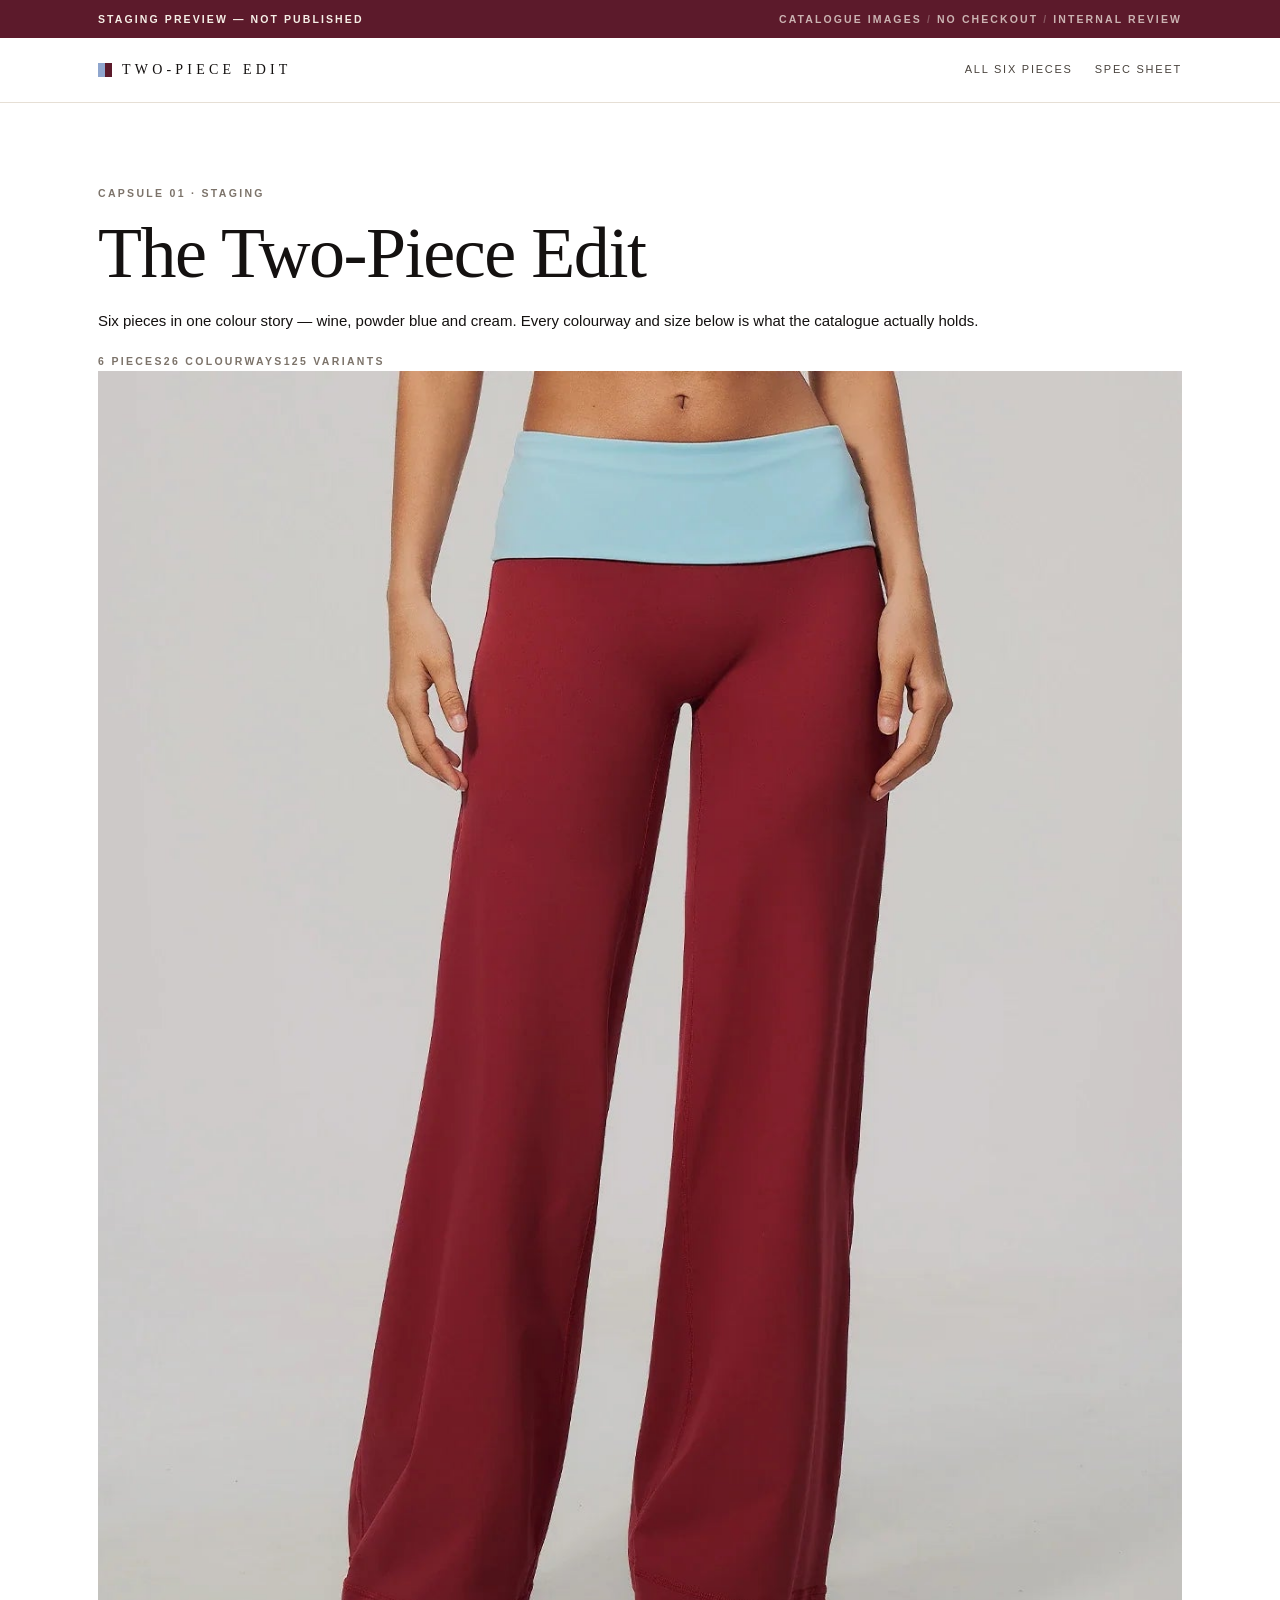
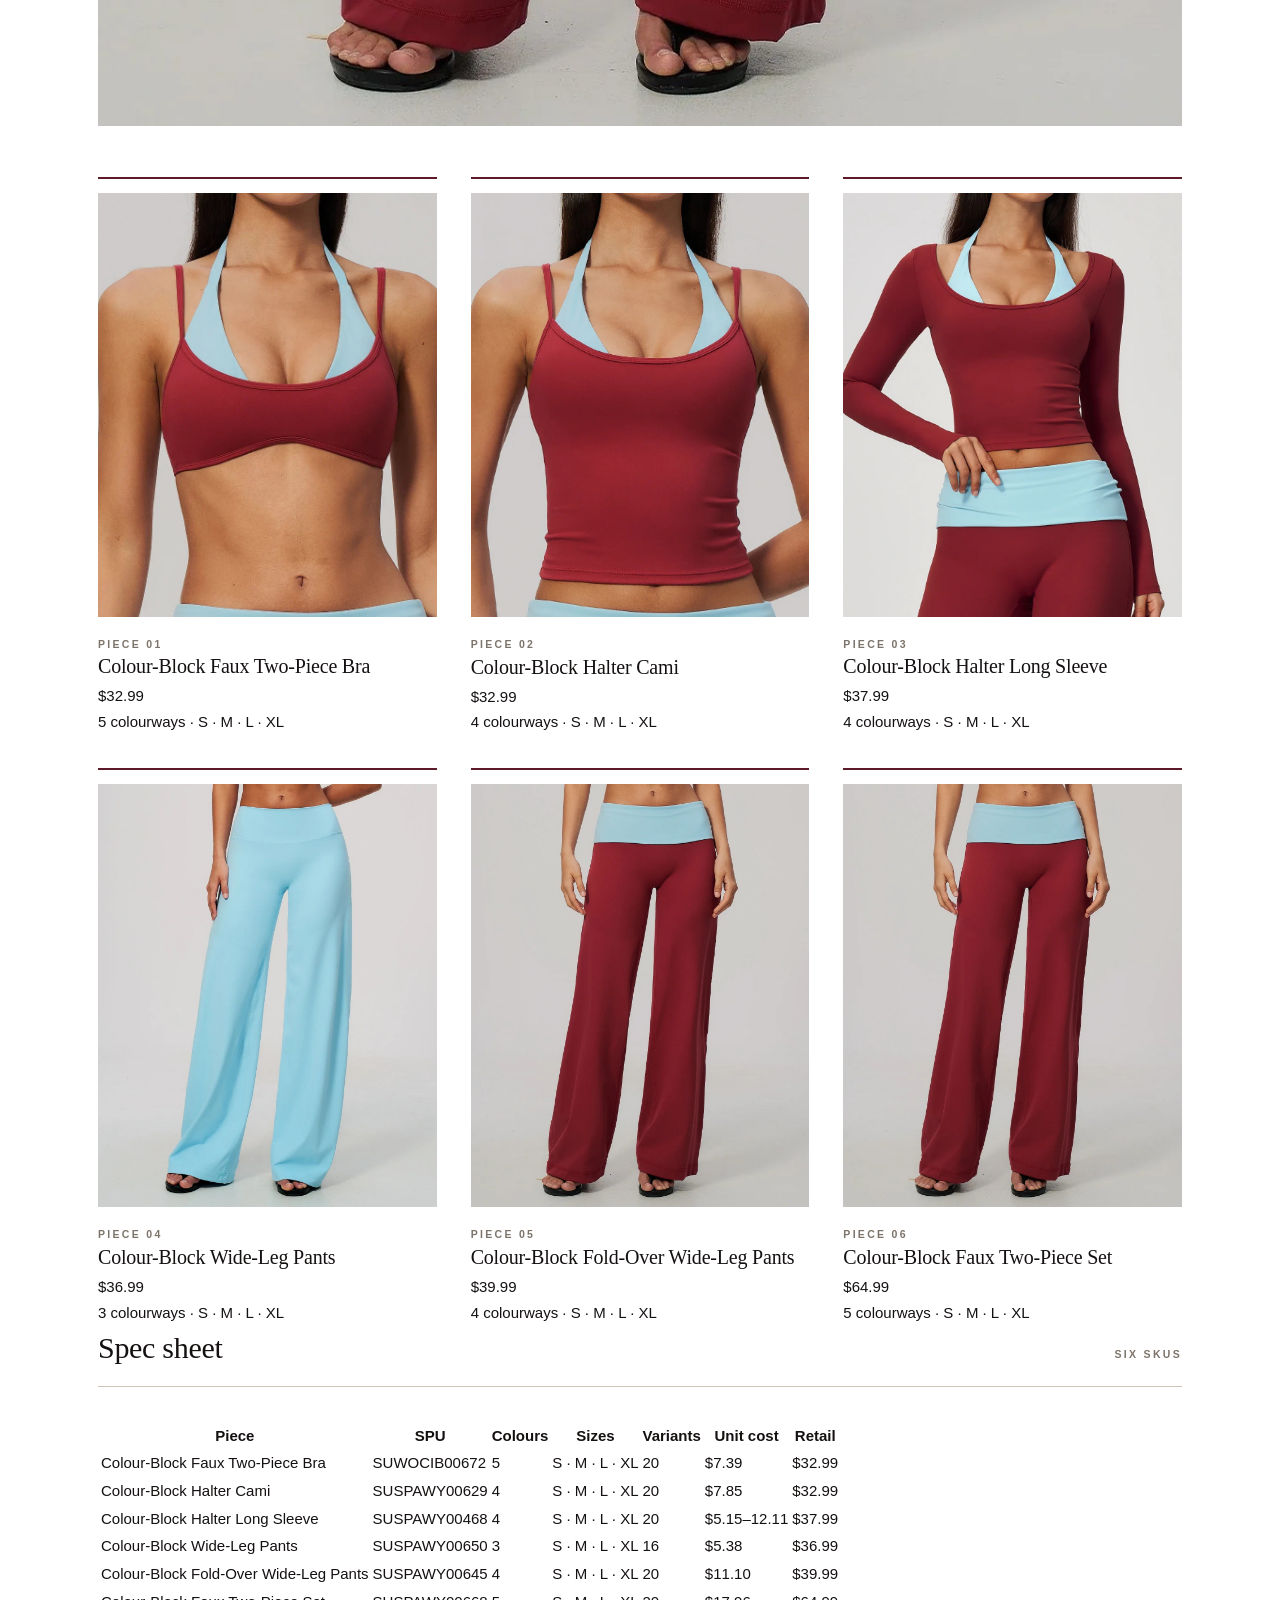
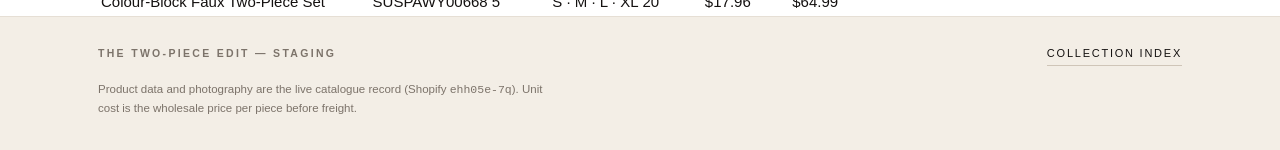
==== commit 03e6ca8b: "Relink variant images to catalogue photography" ====
--- a/stage/index.html
+++ b/stage/index.html
@@ -46,7 +46,7 @@
     <span class="label">Piece 02</span>
     <h3>Colour-Block Halter Cami</h3>
     <span class="card-price">$32.99</span>
-    <span class="card-meta">5 colourways · S · M · L · XL</span>
+    <span class="card-meta">4 colourways · S · M · L · XL</span>
   </span>
 </a><a class="card" href="ls.html">
   <span class="card-media"><img src="assets/ls/colours/cherry-ice.jpg" alt="" width="600" height="750" loading="lazy"></span>
@@ -54,7 +54,7 @@
     <span class="label">Piece 03</span>
     <h3>Colour-Block Halter Long Sleeve</h3>
     <span class="card-price">$37.99</span>
-    <span class="card-meta">5 colourways · S · M · L · XL</span>
+    <span class="card-meta">4 colourways · S · M · L · XL</span>
   </span>
 </a><a class="card" href="pants.html">
   <span class="card-media"><img src="assets/pants/sh/2.jpg" alt="" width="600" height="750" loading="lazy"></span>
@@ -70,7 +70,7 @@
     <span class="label">Piece 05</span>
     <h3>Colour-Block Fold-Over Wide-Leg Pants</h3>
     <span class="card-price">$39.99</span>
-    <span class="card-meta">5 colourways · S · M · L · XL</span>
+    <span class="card-meta">4 colourways · S · M · L · XL</span>
   </span>
 </a><a class="card" href="fauxset.html">
   <span class="card-media"><img src="assets/fauxset/colours/cherry-ice.jpg" alt="" width="600" height="750" loading="lazy"></span>
@@ -87,7 +87,7 @@
     <div class="sec-head"><h2>Spec sheet</h2><span class="label">Six SKUs</span></div>
     <table class="spec-table">
       <thead><tr><th>Piece</th><th>SPU</th><th>Colours</th><th>Sizes</th><th>Variants</th><th>Unit cost</th><th>Retail</th></tr></thead>
-      <tbody><tr><td>Colour-Block Faux Two-Piece Bra</td><td>SUWOCIB00672</td><td>5</td><td>S · M · L · XL</td><td>20</td><td>$7.39</td><td>$32.99</td></tr><tr><td>Colour-Block Halter Cami</td><td>SUSPAWY00629</td><td>5</td><td>S · M · L · XL</td><td>20</td><td>$7.85</td><td>$32.99</td></tr><tr><td>Colour-Block Halter Long Sleeve</td><td>SUSPAWY00468</td><td>5</td><td>S · M · L · XL</td><td>20</td><td>$5.15–12.11</td><td>$37.99</td></tr><tr><td>Colour-Block Wide-Leg Pants</td><td>SUSPAWY00650</td><td>3</td><td>S · M · L · XL</td><td>16</td><td>$5.38</td><td>$36.99</td></tr><tr><td>Colour-Block Fold-Over Wide-Leg Pants</td><td>SUSPAWY00645</td><td>5</td><td>S · M · L · XL</td><td>20</td><td>$11.10</td><td>$39.99</td></tr><tr><td>Colour-Block Faux Two-Piece Set</td><td>SUSPAWY00668</td><td>5</td><td>S · M · L · XL</td><td>20</td><td>$17.96</td><td>$64.99</td></tr></tbody>
+      <tbody><tr><td>Colour-Block Faux Two-Piece Bra</td><td>SUWOCIB00672</td><td>5</td><td>S · M · L · XL</td><td>20</td><td>$7.39</td><td>$32.99</td></tr><tr><td>Colour-Block Halter Cami</td><td>SUSPAWY00629</td><td>4</td><td>S · M · L · XL</td><td>20</td><td>$7.85</td><td>$32.99</td></tr><tr><td>Colour-Block Halter Long Sleeve</td><td>SUSPAWY00468</td><td>4</td><td>S · M · L · XL</td><td>20</td><td>$5.15–12.11</td><td>$37.99</td></tr><tr><td>Colour-Block Wide-Leg Pants</td><td>SUSPAWY00650</td><td>3</td><td>S · M · L · XL</td><td>16</td><td>$5.38</td><td>$36.99</td></tr><tr><td>Colour-Block Fold-Over Wide-Leg Pants</td><td>SUSPAWY00645</td><td>4</td><td>S · M · L · XL</td><td>20</td><td>$11.10</td><td>$39.99</td></tr><tr><td>Colour-Block Faux Two-Piece Set</td><td>SUSPAWY00668</td><td>5</td><td>S · M · L · XL</td><td>20</td><td>$17.96</td><td>$64.99</td></tr></tbody>
     </table>
   </section>
 </div></main>
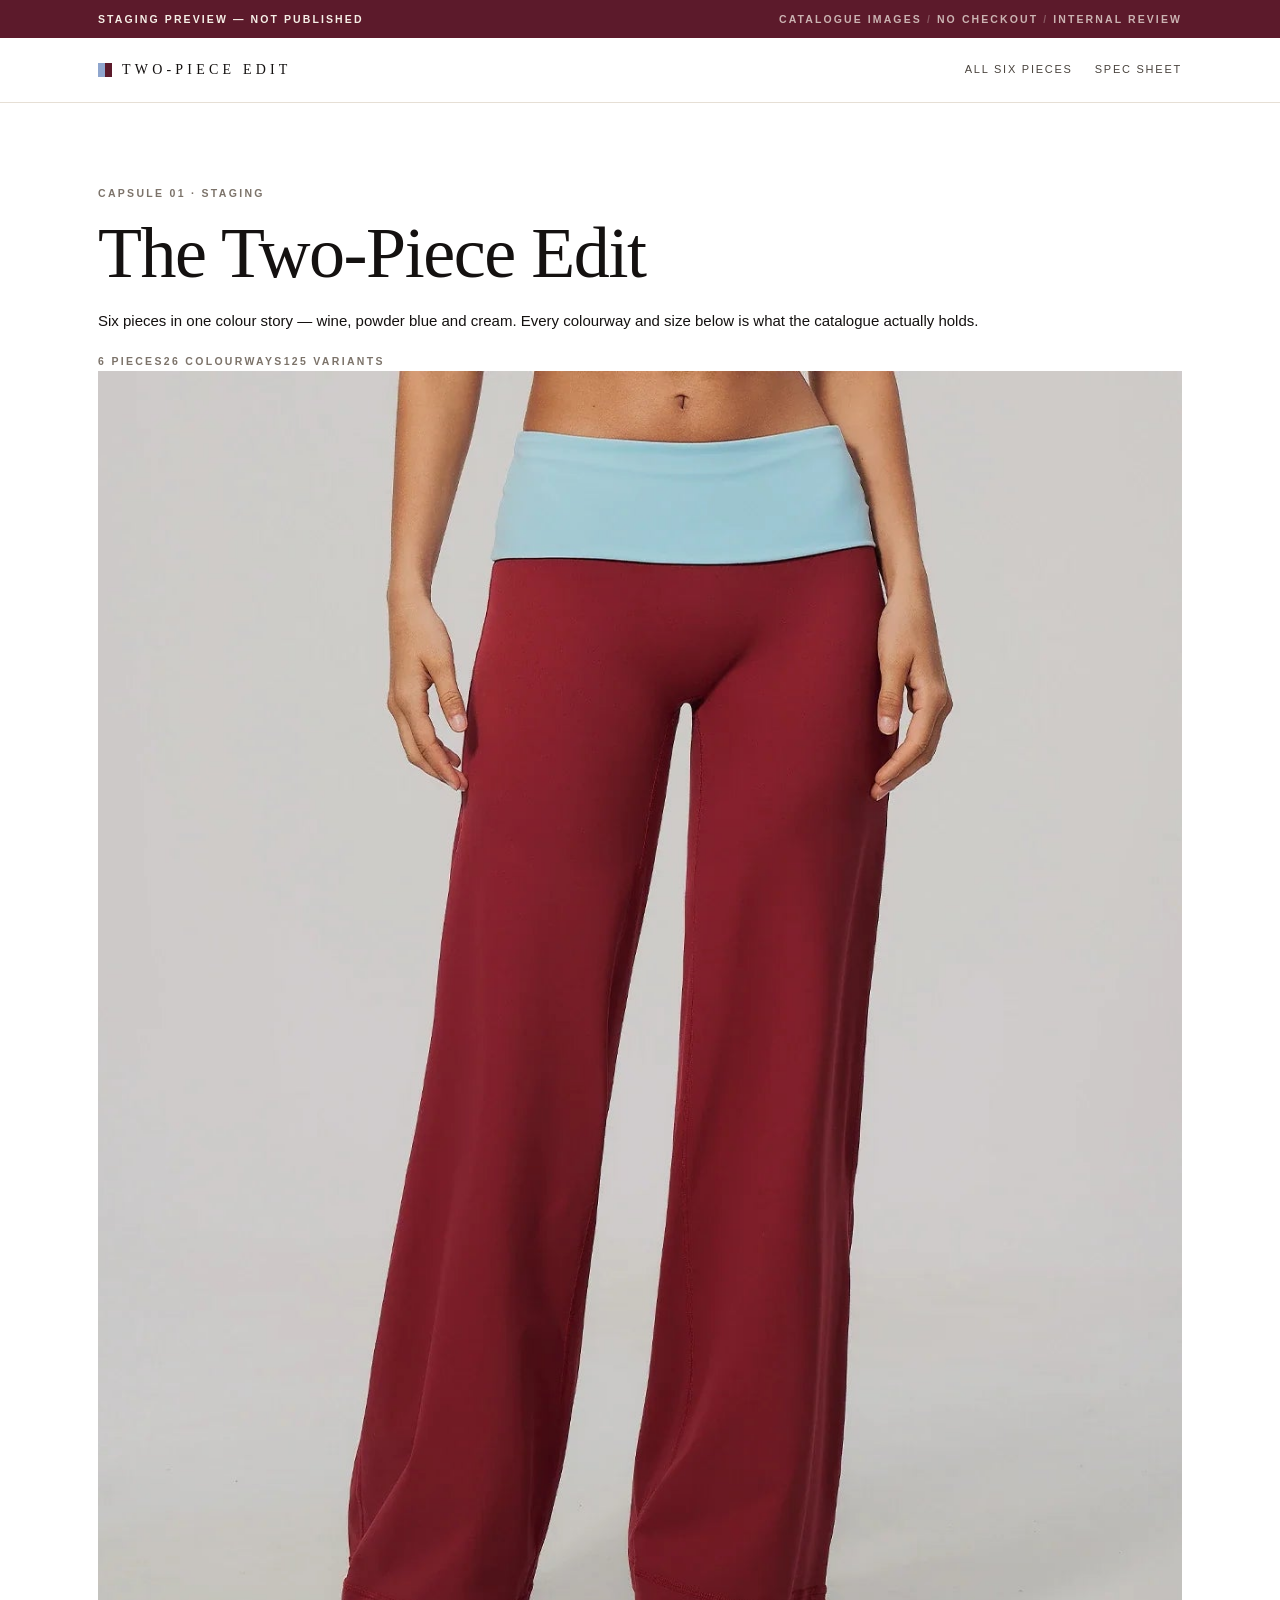
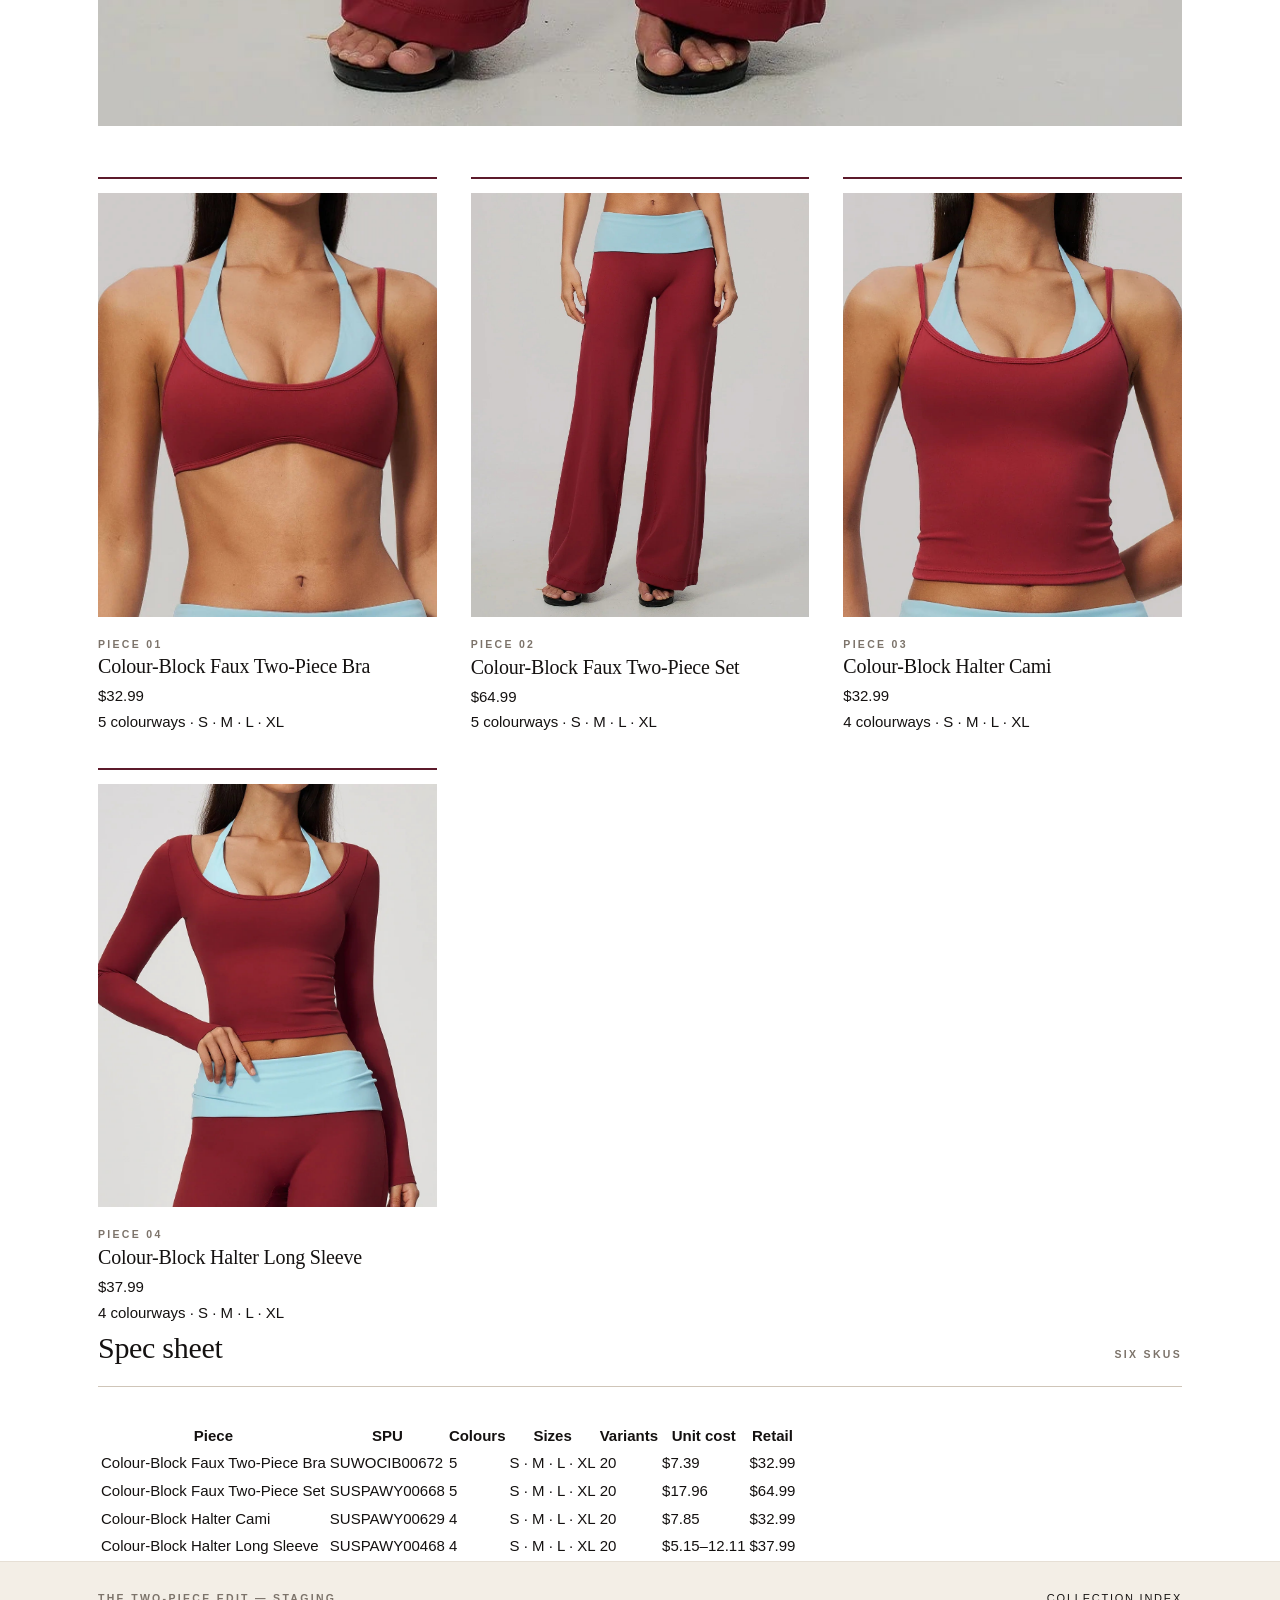
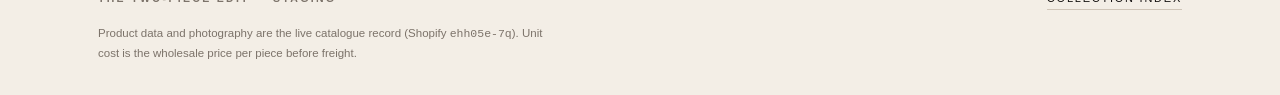
==== commit 4a73b485: "Drop both pants styles from the capsule" ====
--- a/stage/index.html
+++ b/stage/index.html
@@ -40,10 +40,18 @@
     <span class="card-price">$32.99</span>
     <span class="card-meta">5 colourways · S · M · L · XL</span>
   </span>
+</a><a class="card" href="fauxset.html">
+  <span class="card-media"><img src="assets/fauxset/colours/cherry-ice.jpg" alt="" width="600" height="750" loading="lazy"></span>
+  <span class="card-body">
+    <span class="label">Piece 02</span>
+    <h3>Colour-Block Faux Two-Piece Set</h3>
+    <span class="card-price">$64.99</span>
+    <span class="card-meta">5 colourways · S · M · L · XL</span>
+  </span>
 </a><a class="card" href="cami.html">
   <span class="card-media"><img src="assets/cami/colours/cherry-ice.jpg" alt="" width="600" height="750" loading="lazy"></span>
   <span class="card-body">
-    <span class="label">Piece 02</span>
+    <span class="label">Piece 03</span>
     <h3>Colour-Block Halter Cami</h3>
     <span class="card-price">$32.99</span>
     <span class="card-meta">4 colourways · S · M · L · XL</span>
@@ -51,34 +59,10 @@
 </a><a class="card" href="ls.html">
   <span class="card-media"><img src="assets/ls/colours/cherry-ice.jpg" alt="" width="600" height="750" loading="lazy"></span>
   <span class="card-body">
-    <span class="label">Piece 03</span>
+    <span class="label">Piece 04</span>
     <h3>Colour-Block Halter Long Sleeve</h3>
     <span class="card-price">$37.99</span>
     <span class="card-meta">4 colourways · S · M · L · XL</span>
-  </span>
-</a><a class="card" href="pants.html">
-  <span class="card-media"><img src="assets/pants/sh/2.jpg" alt="" width="600" height="750" loading="lazy"></span>
-  <span class="card-body">
-    <span class="label">Piece 04</span>
-    <h3>Colour-Block Wide-Leg Pants</h3>
-    <span class="card-price">$36.99</span>
-    <span class="card-meta">3 colourways · S · M · L · XL</span>
-  </span>
-</a><a class="card" href="fold.html">
-  <span class="card-media"><img src="assets/fold/colours/berry-rose.jpg" alt="" width="600" height="750" loading="lazy"></span>
-  <span class="card-body">
-    <span class="label">Piece 05</span>
-    <h3>Colour-Block Fold-Over Wide-Leg Pants</h3>
-    <span class="card-price">$39.99</span>
-    <span class="card-meta">4 colourways · S · M · L · XL</span>
-  </span>
-</a><a class="card" href="fauxset.html">
-  <span class="card-media"><img src="assets/fauxset/colours/cherry-ice.jpg" alt="" width="600" height="750" loading="lazy"></span>
-  <span class="card-body">
-    <span class="label">Piece 06</span>
-    <h3>Colour-Block Faux Two-Piece Set</h3>
-    <span class="card-price">$64.99</span>
-    <span class="card-meta">5 colourways · S · M · L · XL</span>
   </span>
 </a>
   </section>
@@ -87,7 +71,7 @@
     <div class="sec-head"><h2>Spec sheet</h2><span class="label">Six SKUs</span></div>
     <table class="spec-table">
       <thead><tr><th>Piece</th><th>SPU</th><th>Colours</th><th>Sizes</th><th>Variants</th><th>Unit cost</th><th>Retail</th></tr></thead>
-      <tbody><tr><td>Colour-Block Faux Two-Piece Bra</td><td>SUWOCIB00672</td><td>5</td><td>S · M · L · XL</td><td>20</td><td>$7.39</td><td>$32.99</td></tr><tr><td>Colour-Block Halter Cami</td><td>SUSPAWY00629</td><td>4</td><td>S · M · L · XL</td><td>20</td><td>$7.85</td><td>$32.99</td></tr><tr><td>Colour-Block Halter Long Sleeve</td><td>SUSPAWY00468</td><td>4</td><td>S · M · L · XL</td><td>20</td><td>$5.15–12.11</td><td>$37.99</td></tr><tr><td>Colour-Block Wide-Leg Pants</td><td>SUSPAWY00650</td><td>3</td><td>S · M · L · XL</td><td>16</td><td>$5.38</td><td>$36.99</td></tr><tr><td>Colour-Block Fold-Over Wide-Leg Pants</td><td>SUSPAWY00645</td><td>4</td><td>S · M · L · XL</td><td>20</td><td>$11.10</td><td>$39.99</td></tr><tr><td>Colour-Block Faux Two-Piece Set</td><td>SUSPAWY00668</td><td>5</td><td>S · M · L · XL</td><td>20</td><td>$17.96</td><td>$64.99</td></tr></tbody>
+      <tbody><tr><td>Colour-Block Faux Two-Piece Bra</td><td>SUWOCIB00672</td><td>5</td><td>S · M · L · XL</td><td>20</td><td>$7.39</td><td>$32.99</td></tr><tr><td>Colour-Block Faux Two-Piece Set</td><td>SUSPAWY00668</td><td>5</td><td>S · M · L · XL</td><td>20</td><td>$17.96</td><td>$64.99</td></tr><tr><td>Colour-Block Halter Cami</td><td>SUSPAWY00629</td><td>4</td><td>S · M · L · XL</td><td>20</td><td>$7.85</td><td>$32.99</td></tr><tr><td>Colour-Block Halter Long Sleeve</td><td>SUSPAWY00468</td><td>4</td><td>S · M · L · XL</td><td>20</td><td>$5.15–12.11</td><td>$37.99</td></tr></tbody>
     </table>
   </section>
 </div></main>
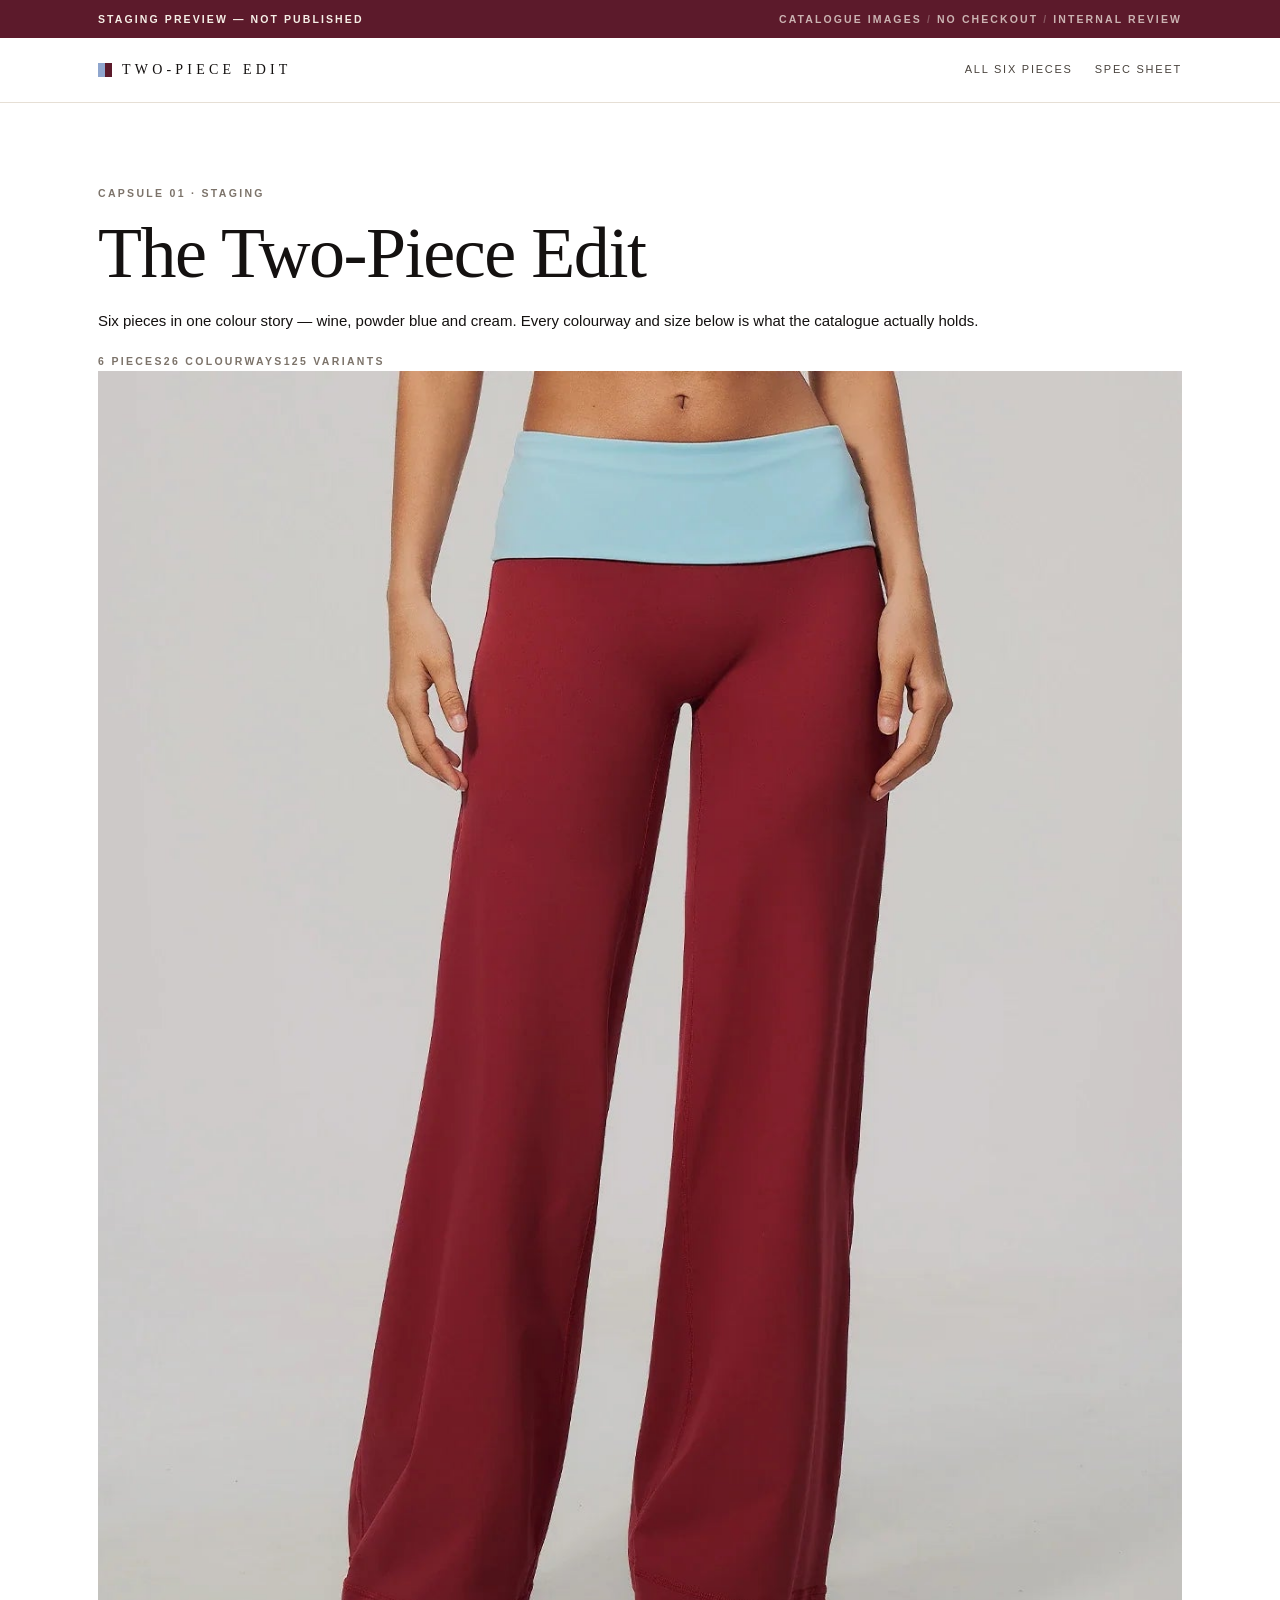
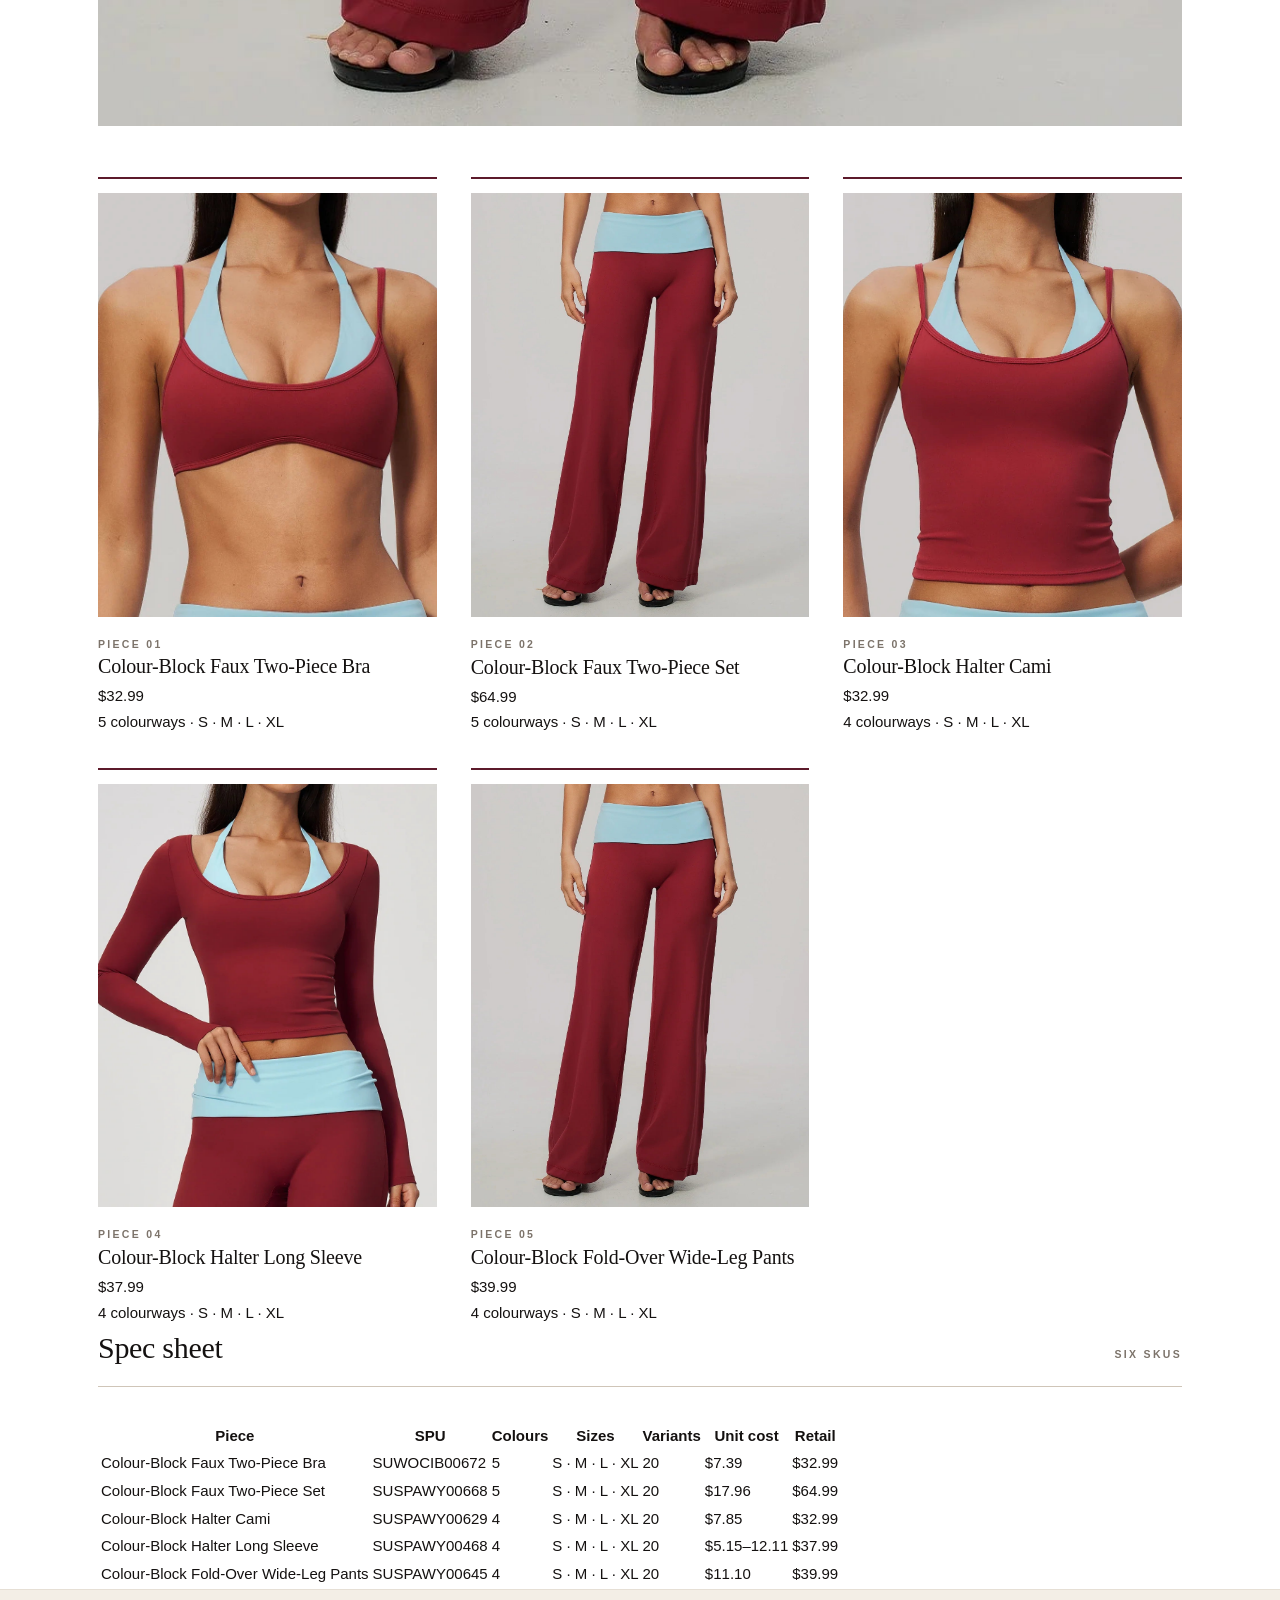
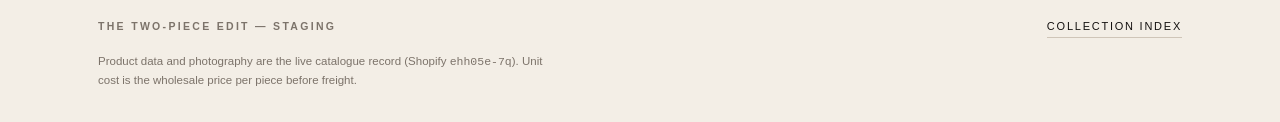
==== commit 3ba59a19: "Restore fold-over pants; only colour-block wide-leg removed" ====
--- a/stage/index.html
+++ b/stage/index.html
@@ -64,6 +64,14 @@
     <span class="card-price">$37.99</span>
     <span class="card-meta">4 colourways · S · M · L · XL</span>
   </span>
+</a><a class="card" href="fold.html">
+  <span class="card-media"><img src="assets/fold/colours/berry-rose.jpg" alt="" width="600" height="750" loading="lazy"></span>
+  <span class="card-body">
+    <span class="label">Piece 05</span>
+    <h3>Colour-Block Fold-Over Wide-Leg Pants</h3>
+    <span class="card-price">$39.99</span>
+    <span class="card-meta">4 colourways · S · M · L · XL</span>
+  </span>
 </a>
   </section>
 
@@ -71,7 +79,7 @@
     <div class="sec-head"><h2>Spec sheet</h2><span class="label">Six SKUs</span></div>
     <table class="spec-table">
       <thead><tr><th>Piece</th><th>SPU</th><th>Colours</th><th>Sizes</th><th>Variants</th><th>Unit cost</th><th>Retail</th></tr></thead>
-      <tbody><tr><td>Colour-Block Faux Two-Piece Bra</td><td>SUWOCIB00672</td><td>5</td><td>S · M · L · XL</td><td>20</td><td>$7.39</td><td>$32.99</td></tr><tr><td>Colour-Block Faux Two-Piece Set</td><td>SUSPAWY00668</td><td>5</td><td>S · M · L · XL</td><td>20</td><td>$17.96</td><td>$64.99</td></tr><tr><td>Colour-Block Halter Cami</td><td>SUSPAWY00629</td><td>4</td><td>S · M · L · XL</td><td>20</td><td>$7.85</td><td>$32.99</td></tr><tr><td>Colour-Block Halter Long Sleeve</td><td>SUSPAWY00468</td><td>4</td><td>S · M · L · XL</td><td>20</td><td>$5.15–12.11</td><td>$37.99</td></tr></tbody>
+      <tbody><tr><td>Colour-Block Faux Two-Piece Bra</td><td>SUWOCIB00672</td><td>5</td><td>S · M · L · XL</td><td>20</td><td>$7.39</td><td>$32.99</td></tr><tr><td>Colour-Block Faux Two-Piece Set</td><td>SUSPAWY00668</td><td>5</td><td>S · M · L · XL</td><td>20</td><td>$17.96</td><td>$64.99</td></tr><tr><td>Colour-Block Halter Cami</td><td>SUSPAWY00629</td><td>4</td><td>S · M · L · XL</td><td>20</td><td>$7.85</td><td>$32.99</td></tr><tr><td>Colour-Block Halter Long Sleeve</td><td>SUSPAWY00468</td><td>4</td><td>S · M · L · XL</td><td>20</td><td>$5.15–12.11</td><td>$37.99</td></tr><tr><td>Colour-Block Fold-Over Wide-Leg Pants</td><td>SUSPAWY00645</td><td>4</td><td>S · M · L · XL</td><td>20</td><td>$11.10</td><td>$39.99</td></tr></tbody>
     </table>
   </section>
 </div></main>
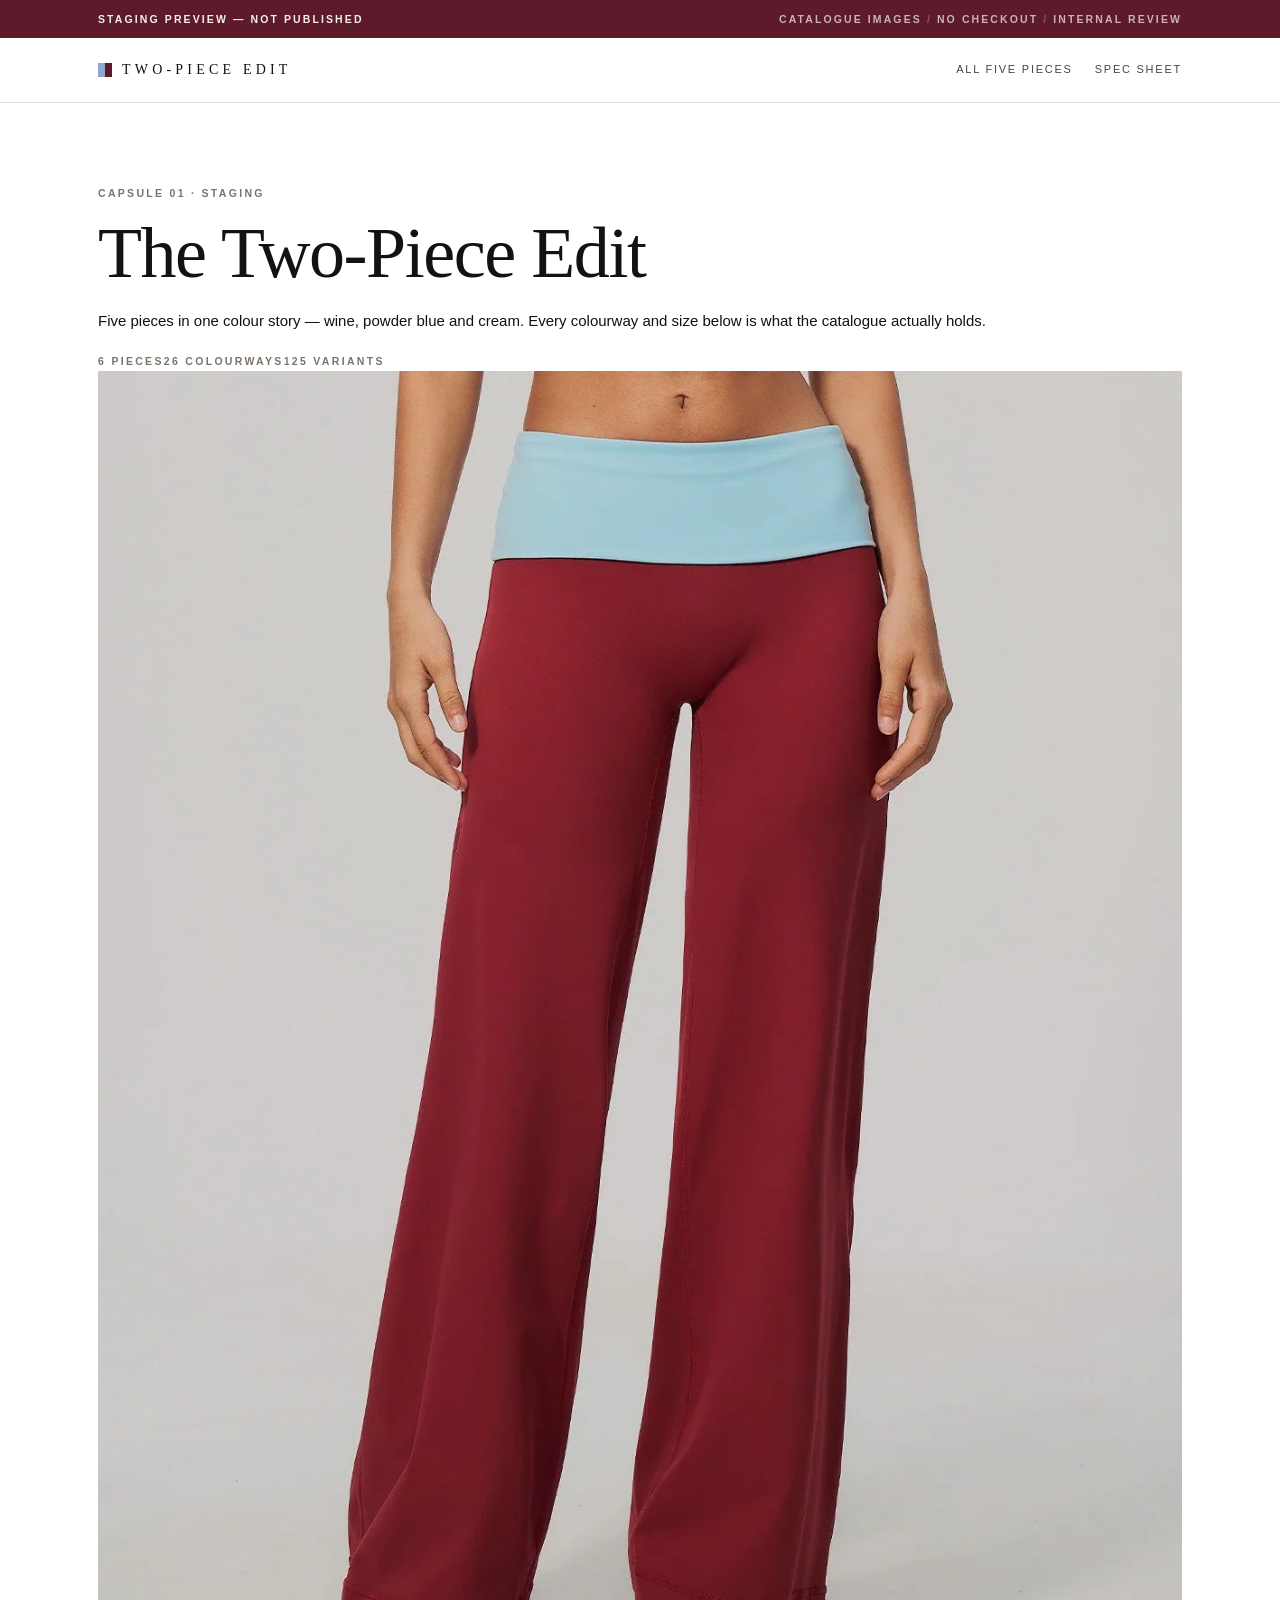
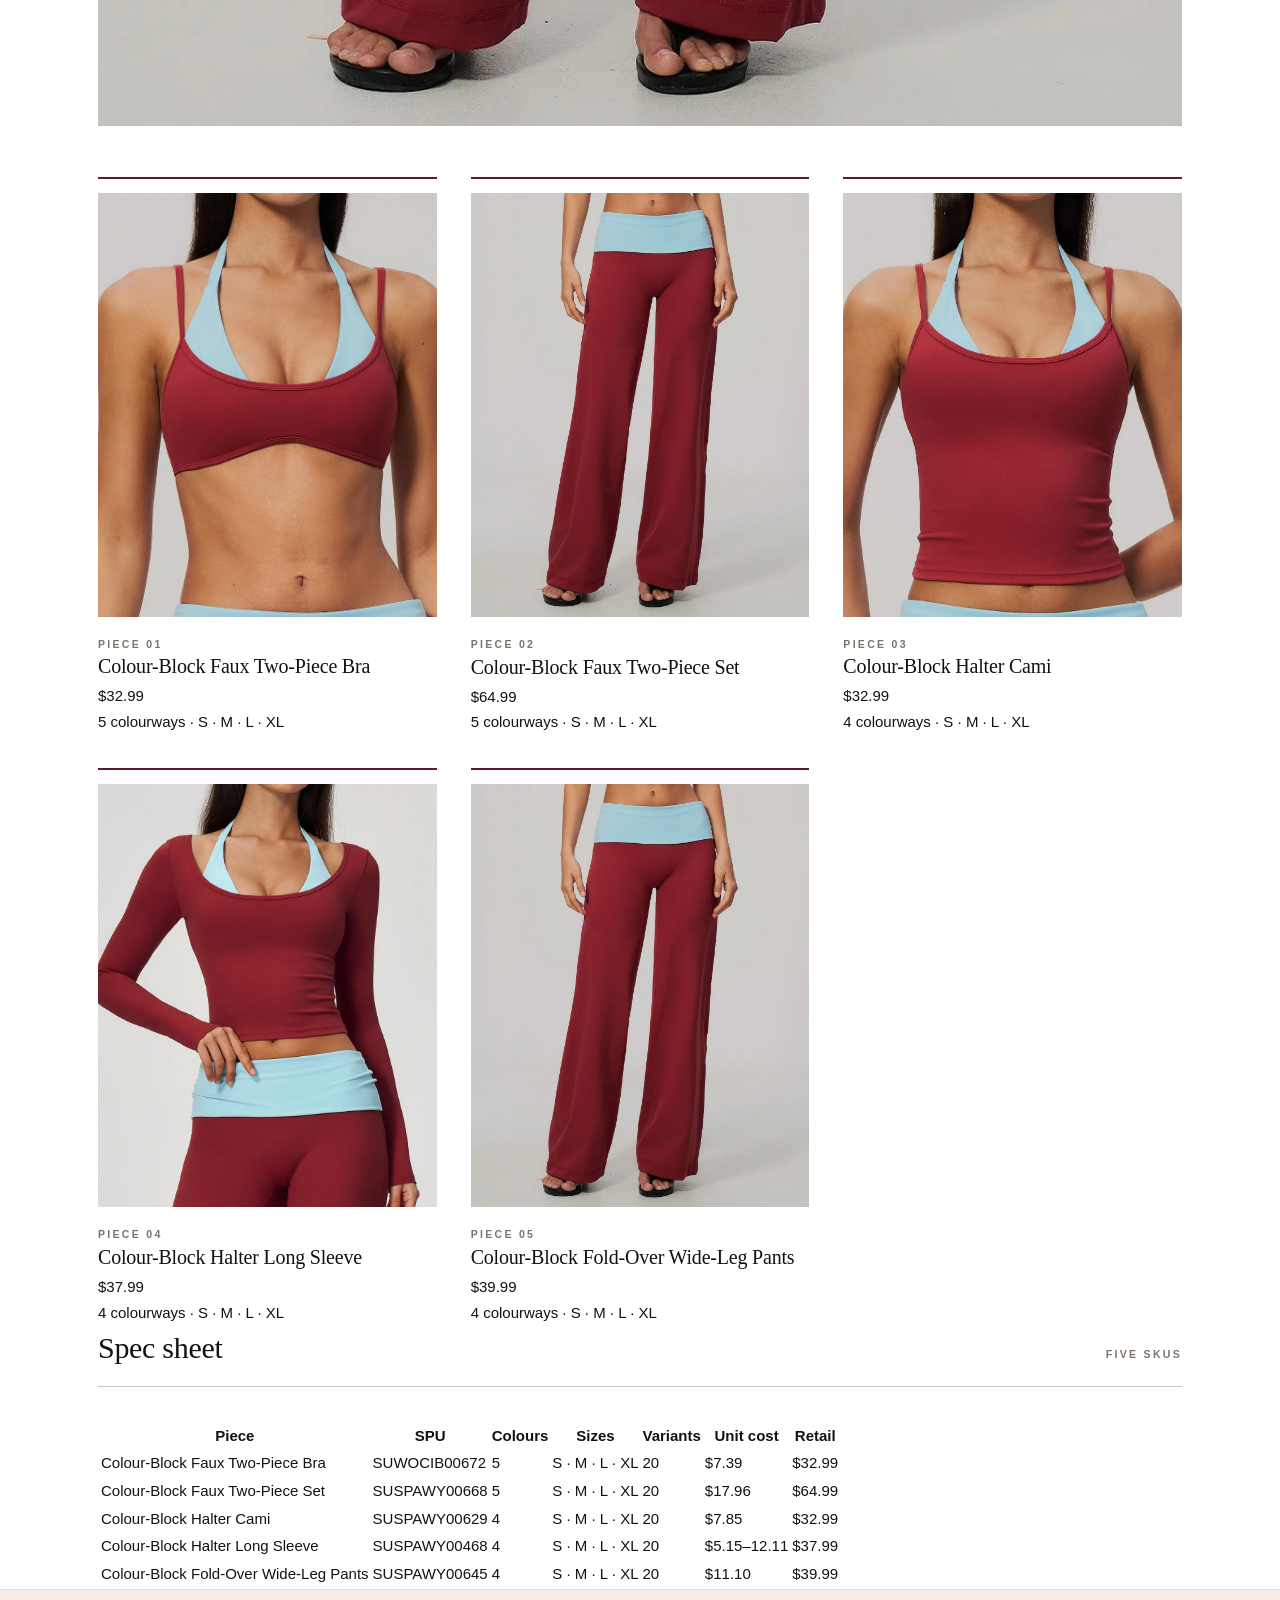
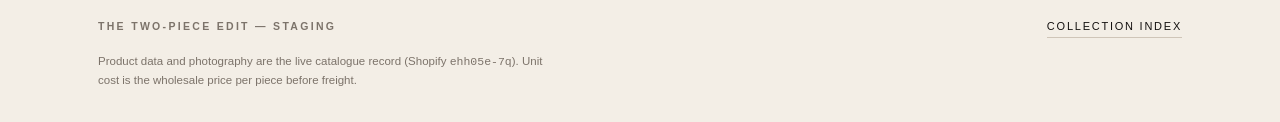
==== commit b43c5840: "Five-piece copy" ====
--- a/stage/index.html
+++ b/stage/index.html
@@ -3,8 +3,8 @@
 <head>
 <meta charset="utf-8">
 <meta name="viewport" content="width=device-width, initial-scale=1">
-<title>The Two-Piece Edit — six pieces (staging)</title>
-<meta name="description" content="Six-piece capsule staging preview: colourways, sizes, unit cost and retail.">
+<title>The Two-Piece Edit — five pieces (staging)</title>
+<meta name="description" content="Five-piece capsule staging preview: colourways, sizes, unit cost and retail.">
 <meta name="robots" content="noindex,nofollow">
 <link rel="preload" as="image" href="assets/fauxset/colours/cherry-ice.jpg">
 <link rel="stylesheet" href="assets/site.css">
@@ -15,7 +15,7 @@
 <header class="site-head"><div class="wrap">
   <a class="wordmark" href="index.html">Two-Piece Edit</a>
   <nav class="site-nav" aria-label="Collection">
-    <a href="index.html">All six pieces</a>
+    <a href="index.html">All five pieces</a>
     <a href="index.html#specs">Spec sheet</a>
   </nav>
 </div></header>
@@ -24,7 +24,7 @@
     <div class="hero-copy">
       <span class="label">Capsule 01 · staging</span>
       <h1>The Two-Piece Edit</h1>
-      <p>Six pieces in one colour story — wine, powder blue and cream. Every colourway and size below
+      <p>Five pieces in one colour story — wine, powder blue and cream. Every colourway and size below
       is what the catalogue actually holds.</p>
       <div class="hero-meta"><span class="label">6 pieces</span><span class="label">26 colourways</span><span class="label">125 variants</span></div>
     </div>
@@ -76,7 +76,7 @@
   </section>
 
   <section class="specs" id="specs">
-    <div class="sec-head"><h2>Spec sheet</h2><span class="label">Six SKUs</span></div>
+    <div class="sec-head"><h2>Spec sheet</h2><span class="label">Five SKUs</span></div>
     <table class="spec-table">
       <thead><tr><th>Piece</th><th>SPU</th><th>Colours</th><th>Sizes</th><th>Variants</th><th>Unit cost</th><th>Retail</th></tr></thead>
       <tbody><tr><td>Colour-Block Faux Two-Piece Bra</td><td>SUWOCIB00672</td><td>5</td><td>S · M · L · XL</td><td>20</td><td>$7.39</td><td>$32.99</td></tr><tr><td>Colour-Block Faux Two-Piece Set</td><td>SUSPAWY00668</td><td>5</td><td>S · M · L · XL</td><td>20</td><td>$17.96</td><td>$64.99</td></tr><tr><td>Colour-Block Halter Cami</td><td>SUSPAWY00629</td><td>4</td><td>S · M · L · XL</td><td>20</td><td>$7.85</td><td>$32.99</td></tr><tr><td>Colour-Block Halter Long Sleeve</td><td>SUSPAWY00468</td><td>4</td><td>S · M · L · XL</td><td>20</td><td>$5.15–12.11</td><td>$37.99</td></tr><tr><td>Colour-Block Fold-Over Wide-Leg Pants</td><td>SUSPAWY00645</td><td>4</td><td>S · M · L · XL</td><td>20</td><td>$11.10</td><td>$39.99</td></tr></tbody>
